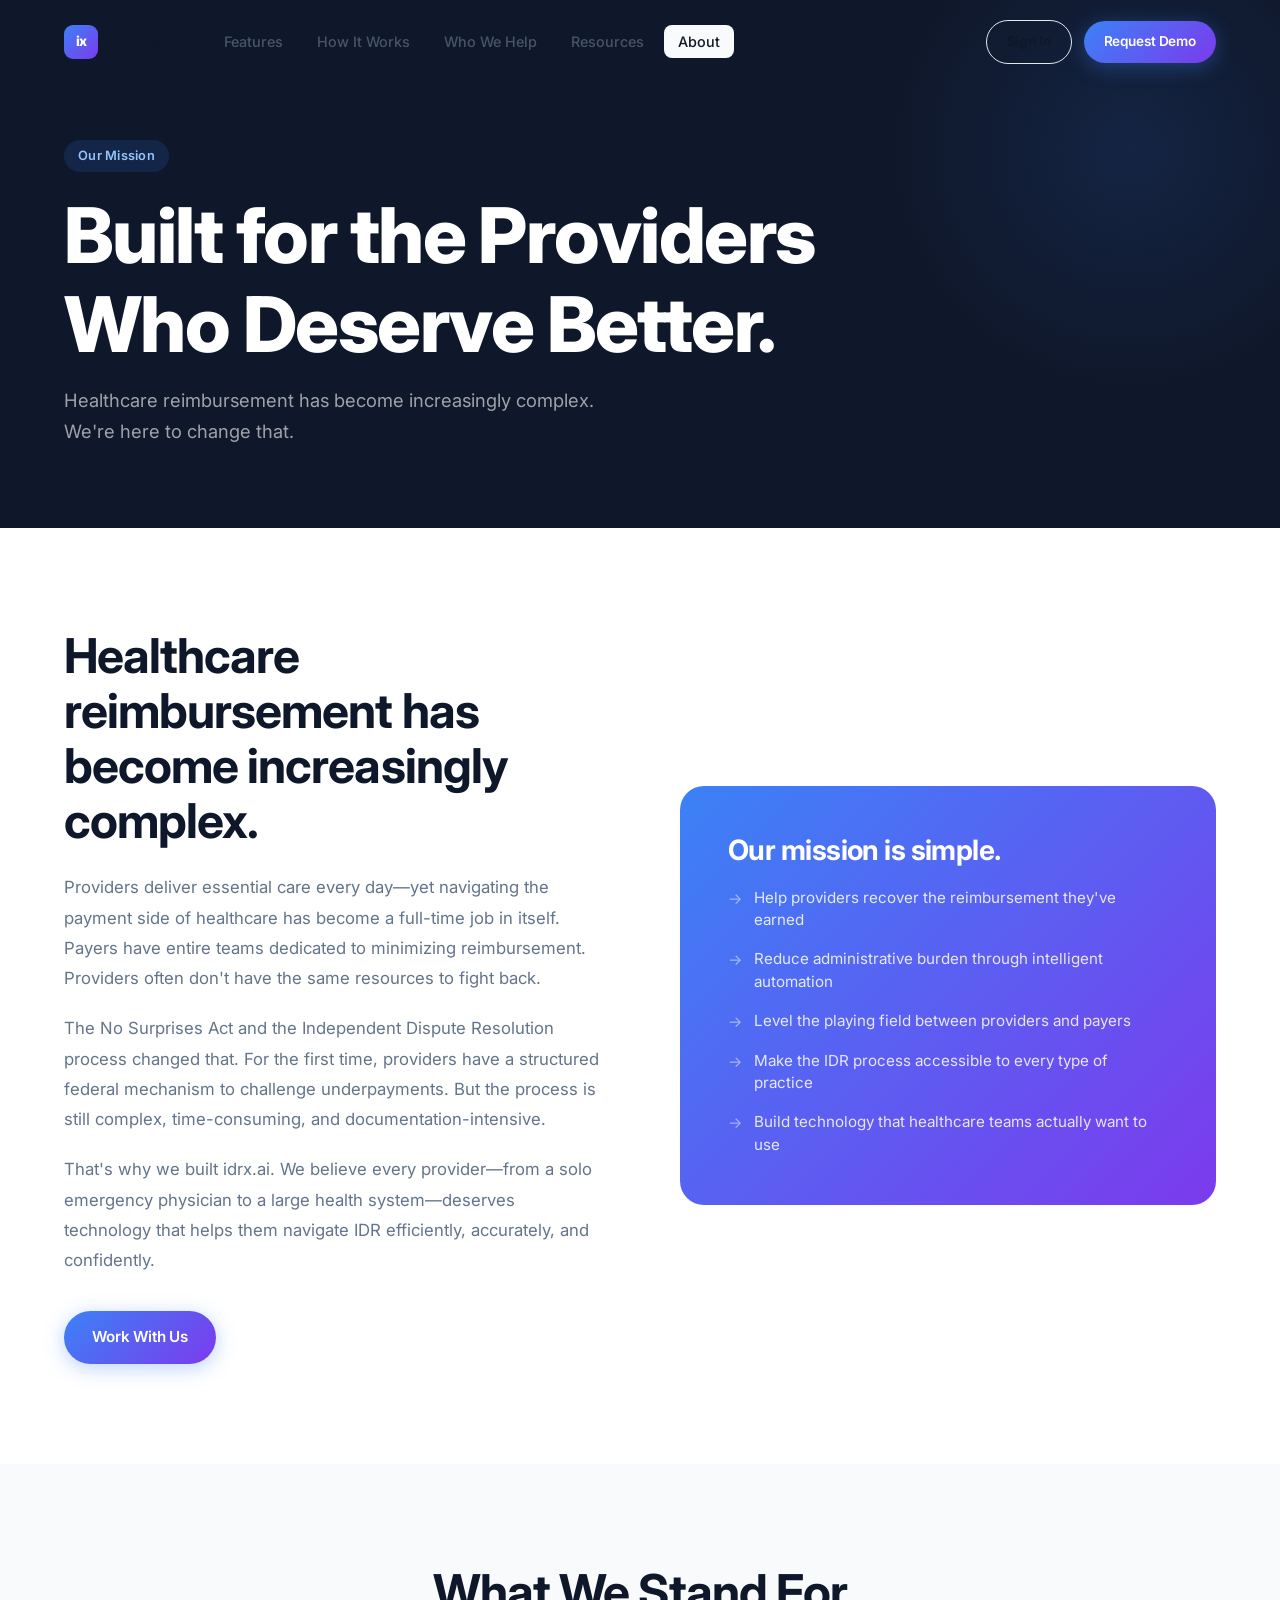
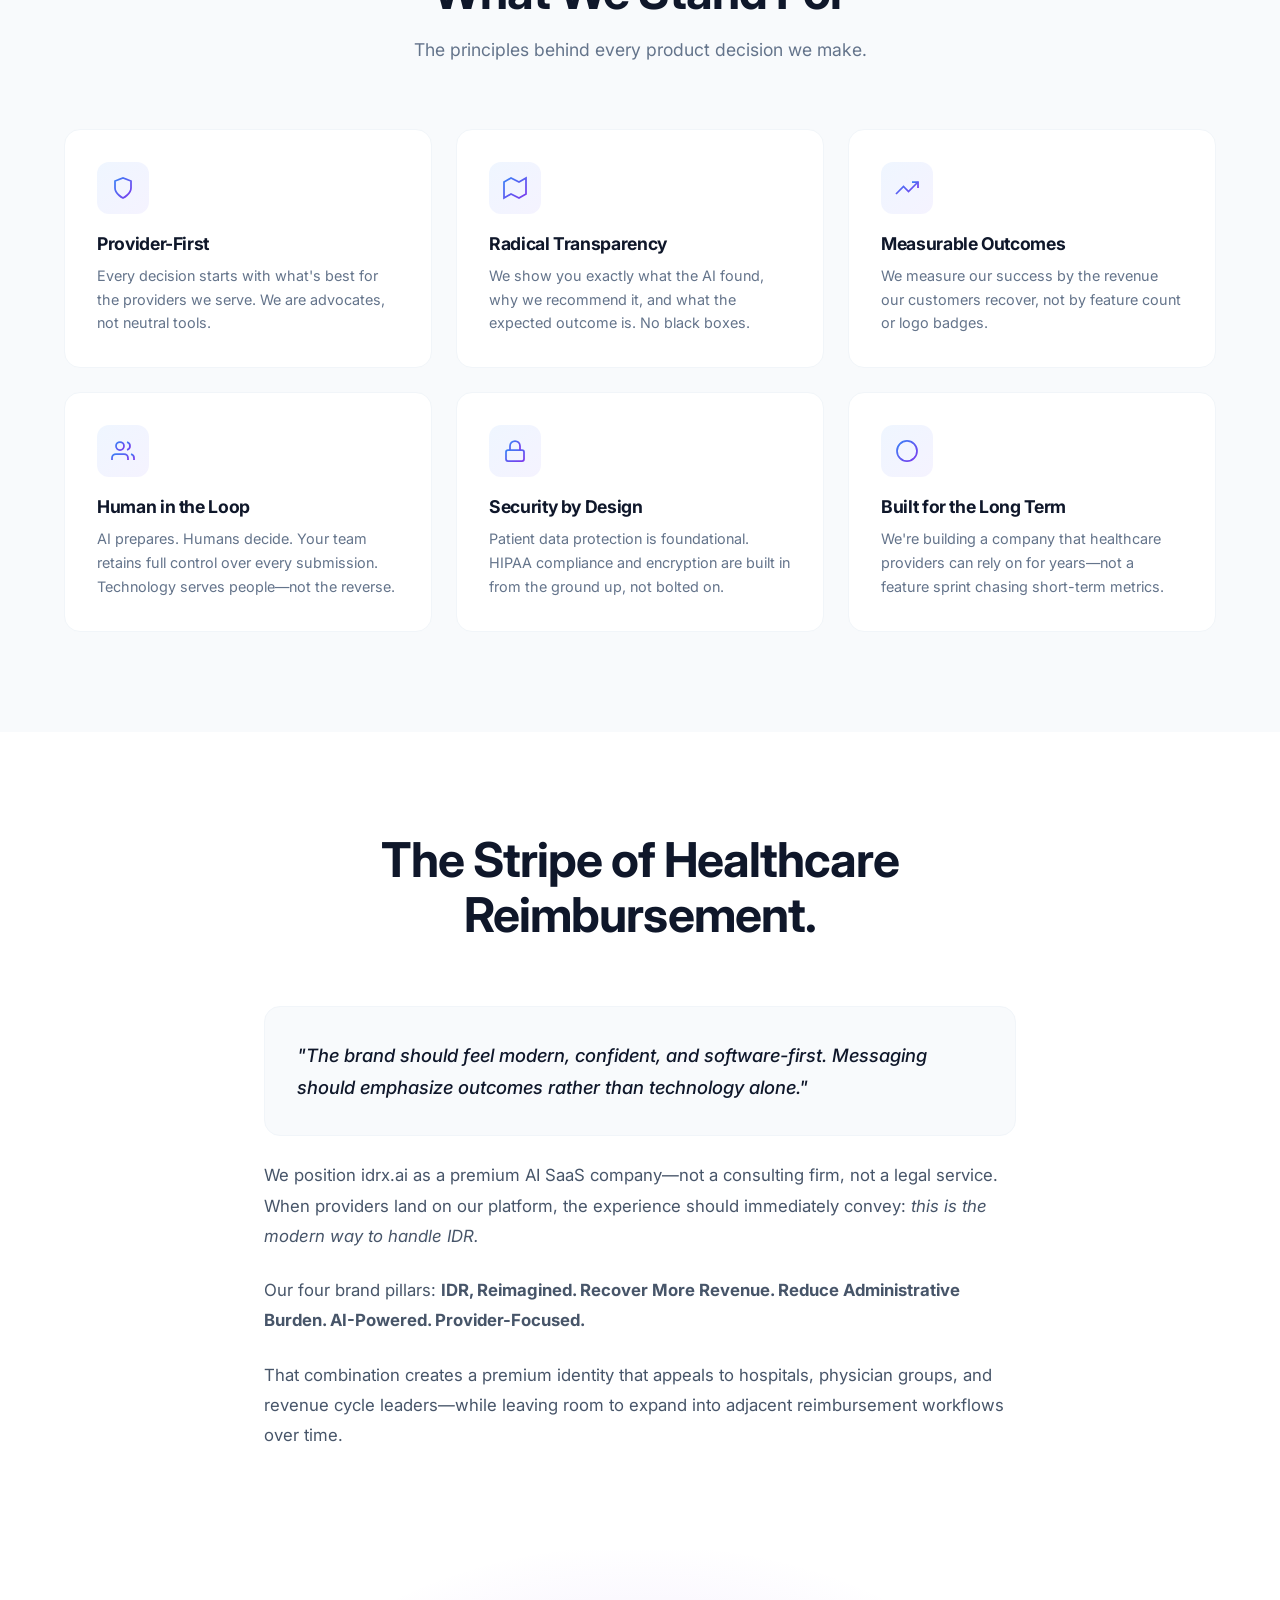
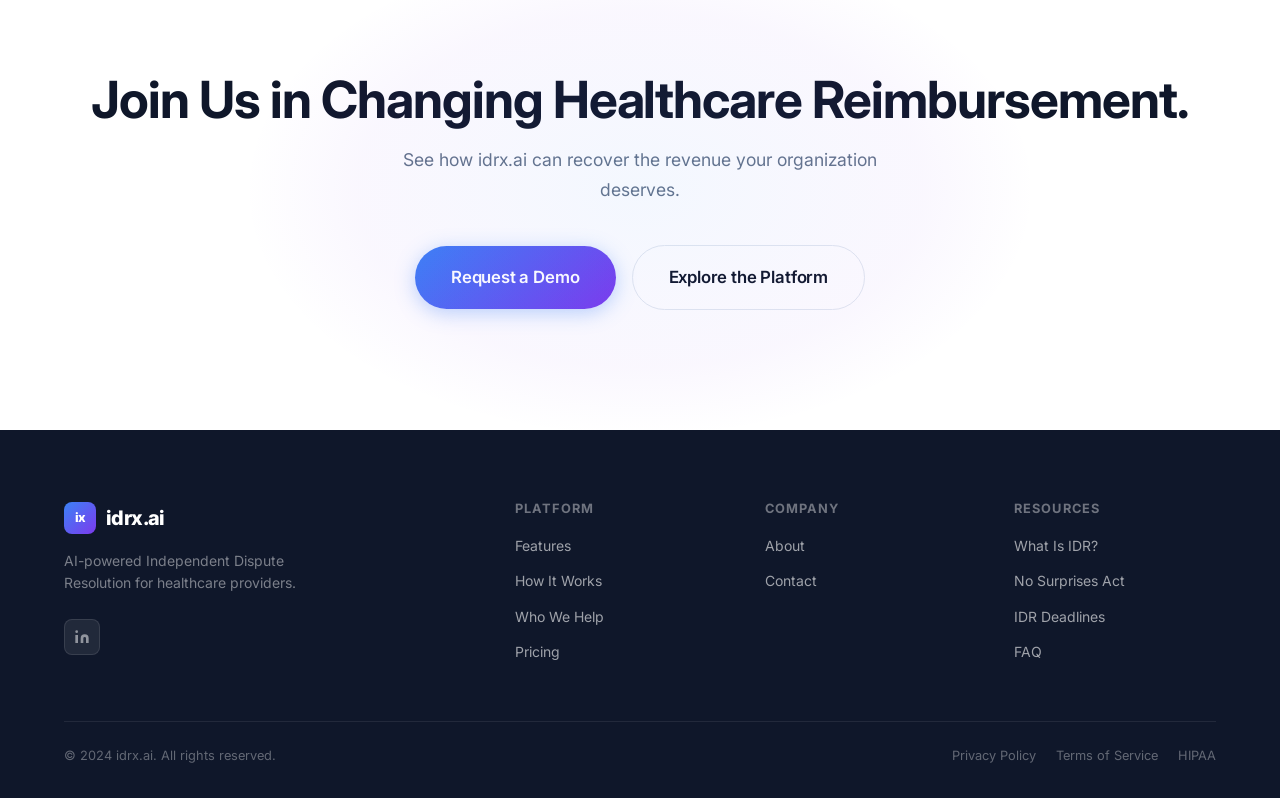
==== about.html @ ad0b0669 "Initial build: idrx.ai full website - Homepage with hero, benefits, how-it-works, dashboard mockup, " ====
<!DOCTYPE html>
<html lang="en">
<head>
  <meta charset="UTF-8" />
  <meta name="viewport" content="width=device-width, initial-scale=1.0" />
  <title>About — idrx.ai | AI-Powered IDR for Healthcare</title>
  <meta name="description" content="idrx.ai is on a mission to help healthcare providers recover the reimbursement they've earned through intelligent, AI-powered Independent Dispute Resolution." />
  <link rel="preconnect" href="https://fonts.googleapis.com" />
  <link rel="preconnect" href="https://fonts.gstatic.com" crossorigin />
  <link rel="stylesheet" href="assets/css/style.css" />
  <link rel="icon" href="data:image/svg+xml,<svg xmlns='http://www.w3.org/2000/svg' viewBox='0 0 32 32'><rect width='32' height='32' rx='8' fill='url(%23g)'/><defs><linearGradient id='g' x1='0' y1='0' x2='1' y2='1'><stop offset='0' stop-color='%233B82F6'/><stop offset='1' stop-color='%237C3AED'/></linearGradient></defs><text x='6' y='23' font-family='system-ui' font-weight='900' font-size='18' fill='white'>ix</text></svg>" />
</head>
<body>

<!-- ── NAVIGATION ── -->
<nav class="nav" id="nav">
  <div class="nav__inner">
    <a href="index.html" class="nav__logo">
      <div class="nav__logo-mark">ix</div>
      idrx.ai
    </a>
    <ul class="nav__links">
      <li><a href="features.html">Features</a></li>
      <li><a href="index.html#how-it-works">How It Works</a></li>
      <li><a href="index.html#who-we-help">Who We Help</a></li>
      <li><a href="index.html#faq">Resources</a></li>
      <li><a href="about.html" class="active">About</a></li>
    </ul>
    <div class="nav__actions">
      <a href="contact.html" class="btn btn--secondary btn--small">Sign In</a>
      <a href="contact.html" class="btn btn--primary btn--small">Request Demo</a>
    </div>
    <button class="nav__mobile-toggle" aria-label="Open menu">
      <svg width="22" height="22" viewBox="0 0 24 24" fill="none" stroke="currentColor" stroke-width="2"><line x1="3" y1="6" x2="21" y2="6"/><line x1="3" y1="12" x2="21" y2="12"/><line x1="3" y1="18" x2="21" y2="18"/></svg>
    </button>
  </div>
</nav>

<div class="nav__mobile-menu">
  <button class="nav__mobile-close">✕</button>
  <a href="features.html">Features</a>
  <a href="index.html#how-it-works">How It Works</a>
  <a href="index.html#who-we-help">Who We Help</a>
  <a href="about.html">About</a>
  <a href="contact.html" class="btn btn--primary" style="margin-top:16px">Request Demo</a>
</div>

<!-- ── PAGE HERO ── -->
<section class="page-hero">
  <div class="container">
    <div class="page-hero__badge animate-in">
      <span class="badge">Our Mission</span>
    </div>
    <h1 class="animate-in animate-in-delay-1">Built for the Providers<br>Who Deserve Better.</h1>
    <p class="animate-in animate-in-delay-2">Healthcare reimbursement has become increasingly complex. We're here to change that.</p>
  </div>
</section>

<!-- ── MISSION ── -->
<section class="about-mission">
  <div class="container">
    <div class="about-mission__inner">
      <div class="about-mission__content reveal">
        <h2>Healthcare reimbursement has become increasingly complex.</h2>
        <p>
          Providers deliver essential care every day—yet navigating the payment side of healthcare has become a full-time job in itself. Payers have entire teams dedicated to minimizing reimbursement. Providers often don't have the same resources to fight back.
        </p>
        <p>
          The No Surprises Act and the Independent Dispute Resolution process changed that. For the first time, providers have a structured federal mechanism to challenge underpayments. But the process is still complex, time-consuming, and documentation-intensive.
        </p>
        <p>
          That's why we built idrx.ai. We believe every provider—from a solo emergency physician to a large health system—deserves technology that helps them navigate IDR efficiently, accurately, and confidently.
        </p>
        <a href="contact.html" class="btn btn--primary" style="margin-top:16px">Work With Us</a>
      </div>
      <div class="about-mission__visual reveal">
        <h3>Our mission is simple.</h3>
        <ul class="mission-points">
          <li>Help providers recover the reimbursement they've earned</li>
          <li>Reduce administrative burden through intelligent automation</li>
          <li>Level the playing field between providers and payers</li>
          <li>Make the IDR process accessible to every type of practice</li>
          <li>Build technology that healthcare teams actually want to use</li>
        </ul>
      </div>
    </div>
  </div>
</section>

<!-- ── VALUES ── -->
<section class="section section--alt">
  <div class="container">
    <div class="section__header">
      <h2 class="section__title">What We Stand For</h2>
      <p class="section__subtitle">The principles behind every product decision we make.</p>
    </div>
    <div style="display:grid;grid-template-columns:repeat(3,1fr);gap:24px">
      <div class="benefit-card reveal">
        <div class="benefit-card__icon">
          <svg width="24" height="24" viewBox="0 0 24 24" fill="none" stroke="url(#vg1)" stroke-width="1.75"><defs><linearGradient id="vg1" x1="0" y1="0" x2="1" y2="1"><stop offset="0" stop-color="#3B82F6"/><stop offset="1" stop-color="#7C3AED"/></linearGradient></defs><path d="M12 22s8-4 8-10V5l-8-3-8 3v7c0 6 8 10 8 10z"/></svg>
        </div>
        <h3>Provider-First</h3>
        <p>Every decision starts with what's best for the providers we serve. We are advocates, not neutral tools.</p>
      </div>
      <div class="benefit-card reveal">
        <div class="benefit-card__icon">
          <svg width="24" height="24" viewBox="0 0 24 24" fill="none" stroke="url(#vg2)" stroke-width="1.75"><defs><linearGradient id="vg2" x1="0" y1="0" x2="1" y2="1"><stop offset="0" stop-color="#3B82F6"/><stop offset="1" stop-color="#7C3AED"/></linearGradient></defs><path d="M1 6v16l7-4 8 4 7-4V2l-7 4-8-4-7 4z"/><line x1="8" y1="2" x2="8" y2="18"/><line x1="16" y1="6" x2="16" y2="22"/></svg>
        </div>
        <h3>Radical Transparency</h3>
        <p>We show you exactly what the AI found, why we recommend it, and what the expected outcome is. No black boxes.</p>
      </div>
      <div class="benefit-card reveal">
        <div class="benefit-card__icon">
          <svg width="24" height="24" viewBox="0 0 24 24" fill="none" stroke="url(#vg3)" stroke-width="1.75"><defs><linearGradient id="vg3" x1="0" y1="0" x2="1" y2="1"><stop offset="0" stop-color="#3B82F6"/><stop offset="1" stop-color="#7C3AED"/></linearGradient></defs><polyline points="23 6 13.5 15.5 8.5 10.5 1 18"/><polyline points="17 6 23 6 23 12"/></svg>
        </div>
        <h3>Measurable Outcomes</h3>
        <p>We measure our success by the revenue our customers recover, not by feature count or logo badges.</p>
      </div>
      <div class="benefit-card reveal">
        <div class="benefit-card__icon">
          <svg width="24" height="24" viewBox="0 0 24 24" fill="none" stroke="url(#vg4)" stroke-width="1.75"><defs><linearGradient id="vg4" x1="0" y1="0" x2="1" y2="1"><stop offset="0" stop-color="#3B82F6"/><stop offset="1" stop-color="#7C3AED"/></linearGradient></defs><path d="M17 21v-2a4 4 0 0 0-4-4H5a4 4 0 0 0-4 4v2"/><circle cx="9" cy="7" r="4"/><path d="M23 21v-2a4 4 0 0 0-3-3.87"/><path d="M16 3.13a4 4 0 0 1 0 7.75"/></svg>
        </div>
        <h3>Human in the Loop</h3>
        <p>AI prepares. Humans decide. Your team retains full control over every submission. Technology serves people—not the reverse.</p>
      </div>
      <div class="benefit-card reveal">
        <div class="benefit-card__icon">
          <svg width="24" height="24" viewBox="0 0 24 24" fill="none" stroke="url(#vg5)" stroke-width="1.75"><defs><linearGradient id="vg5" x1="0" y1="0" x2="1" y2="1"><stop offset="0" stop-color="#3B82F6"/><stop offset="1" stop-color="#7C3AED"/></linearGradient></defs><rect x="3" y="11" width="18" height="11" rx="2" ry="2"/><path d="M7 11V7a5 5 0 0 1 10 0v4"/></svg>
        </div>
        <h3>Security by Design</h3>
        <p>Patient data protection is foundational. HIPAA compliance and encryption are built in from the ground up, not bolted on.</p>
      </div>
      <div class="benefit-card reveal">
        <div class="benefit-card__icon">
          <svg width="24" height="24" viewBox="0 0 24 24" fill="none" stroke="url(#vg6)" stroke-width="1.75"><defs><linearGradient id="vg6" x1="0" y1="0" x2="1" y2="1"><stop offset="0" stop-color="#3B82F6"/><stop offset="1" stop-color="#7C3AED"/></linearGradient></defs><circle cx="12" cy="12" r="10"/><line x1="12" y1="8" x2="12" y2="12"/><line x1="12" y1="16" x2="12.01" y2="16"/></svg>
        </div>
        <h3>Built for the Long Term</h3>
        <p>We're building a company that healthcare providers can rely on for years—not a feature sprint chasing short-term metrics.</p>
      </div>
    </div>
  </div>
</section>

<!-- ── BRAND DIRECTION ── -->
<section class="section">
  <div class="container" style="max-width:800px">
    <div class="section__header">
      <h2 class="section__title">The Stripe of Healthcare Reimbursement.</h2>
    </div>
    <div style="display:grid;gap:24px">
      <div style="padding:32px;background:var(--gray-50);border-radius:16px;border:1px solid var(--gray-100)">
        <p style="font-size:1.15rem;font-style:italic;color:var(--navy);line-height:1.75;font-weight:500;margin:0">
          "The brand should feel modern, confident, and software-first. Messaging should emphasize outcomes rather than technology alone."
        </p>
      </div>
      <p style="font-size:1.05rem;line-height:1.8">
        We position idrx.ai as a premium AI SaaS company—not a consulting firm, not a legal service. When providers land on our platform, the experience should immediately convey: <em>this is the modern way to handle IDR.</em>
      </p>
      <p style="font-size:1.05rem;line-height:1.8">
        Our four brand pillars: <strong>IDR, Reimagined. Recover More Revenue. Reduce Administrative Burden. AI-Powered. Provider-Focused.</strong>
      </p>
      <p style="font-size:1.05rem;line-height:1.8">
        That combination creates a premium identity that appeals to hospitals, physician groups, and revenue cycle leaders—while leaving room to expand into adjacent reimbursement workflows over time.
      </p>
    </div>
  </div>
</section>

<!-- ── CTA ── -->
<section class="cta-section">
  <div class="container">
    <h2>Join Us in Changing Healthcare Reimbursement.</h2>
    <p>See how idrx.ai can recover the revenue your organization deserves.</p>
    <div class="cta-section__actions">
      <a href="contact.html" class="btn btn--primary btn--large">Request a Demo</a>
      <a href="features.html" class="btn btn--secondary btn--large">Explore the Platform</a>
    </div>
  </div>
</section>

<!-- ── FOOTER ── -->
<footer class="footer">
  <div class="container">
    <div class="footer__inner">
      <div class="footer__brand">
        <div class="footer__logo">
          <div class="footer__logo-mark">ix</div>
          idrx.ai
        </div>
        <p class="footer__tagline">AI-powered Independent Dispute Resolution for healthcare providers.</p>
        <div class="footer__social">
          <a href="#" class="footer__social-link" aria-label="LinkedIn">
            <svg viewBox="0 0 24 24" fill="currentColor"><path d="M16 8a6 6 0 0 1 6 6v7h-4v-7a2 2 0 0 0-2-2 2 2 0 0 0-2 2v7h-4v-7a6 6 0 0 1 6-6zM2 9h4v12H2z"/><circle cx="4" cy="4" r="2"/></svg>
          </a>
        </div>
      </div>
      <div class="footer__col">
        <h5>Platform</h5>
        <ul>
          <li><a href="features.html">Features</a></li>
          <li><a href="index.html#how-it-works">How It Works</a></li>
          <li><a href="index.html#who-we-help">Who We Help</a></li>
          <li><a href="contact.html">Pricing</a></li>
        </ul>
      </div>
      <div class="footer__col">
        <h5>Company</h5>
        <ul>
          <li><a href="about.html">About</a></li>
          <li><a href="contact.html">Contact</a></li>
        </ul>
      </div>
      <div class="footer__col">
        <h5>Resources</h5>
        <ul>
          <li><a href="#">What Is IDR?</a></li>
          <li><a href="#">No Surprises Act</a></li>
          <li><a href="#">IDR Deadlines</a></li>
          <li><a href="#">FAQ</a></li>
        </ul>
      </div>
    </div>
    <div class="footer__bottom">
      <span class="footer__copyright">© 2024 idrx.ai. All rights reserved.</span>
      <div class="footer__legal">
        <a href="#">Privacy Policy</a>
        <a href="#">Terms of Service</a>
        <a href="#">HIPAA</a>
      </div>
    </div>
  </div>
</footer>

<script src="assets/js/main.js"></script>
</body>
</html>
---- assets/css/style.css ----
@import url('https://fonts.googleapis.com/css2?family=Inter:wght@300;400;500;600;700;800;900&display=swap');

:root {
  --navy: #0F172A;
  --blue: #3B82F6;
  --violet: #7C3AED;
  --blue-light: #60A5FA;
  --violet-light: #A78BFA;
  --gray-50: #F8FAFC;
  --gray-100: #F1F5F9;
  --gray-200: #E2E8F0;
  --gray-400: #94A3B8;
  --gray-500: #64748B;
  --gray-600: #475569;
  --gray-700: #334155;
  --white: #FFFFFF;
  --gradient: linear-gradient(135deg, var(--blue) 0%, var(--violet) 100%);
  --gradient-soft: linear-gradient(135deg, #EFF6FF 0%, #F5F3FF 100%);
  --shadow-sm: 0 1px 3px rgba(0,0,0,0.06), 0 1px 2px rgba(0,0,0,0.04);
  --shadow-md: 0 4px 16px rgba(0,0,0,0.08), 0 2px 6px rgba(0,0,0,0.04);
  --shadow-lg: 0 20px 60px rgba(0,0,0,0.10), 0 8px 20px rgba(0,0,0,0.06);
  --shadow-xl: 0 40px 100px rgba(15,23,42,0.15);
  --radius-sm: 8px;
  --radius-md: 12px;
  --radius-lg: 16px;
  --radius-xl: 24px;
  --radius-full: 9999px;
}

*, *::before, *::after { box-sizing: border-box; margin: 0; padding: 0; }

html { scroll-behavior: smooth; font-size: 16px; }

body {
  font-family: 'Inter', -apple-system, BlinkMacSystemFont, sans-serif;
  color: var(--navy);
  background: var(--white);
  line-height: 1.6;
  -webkit-font-smoothing: antialiased;
  overflow-x: hidden;
}

/* ── TYPOGRAPHY ── */
h1, h2, h3, h4, h5 { line-height: 1.15; letter-spacing: -0.02em; font-weight: 700; }
h1 { font-size: clamp(2.75rem, 6vw, 5rem); font-weight: 800; }
h2 { font-size: clamp(2rem, 4vw, 3rem); }
h3 { font-size: clamp(1.25rem, 2vw, 1.625rem); }
h4 { font-size: 1.125rem; font-weight: 600; }
p { color: var(--gray-600); }

a { text-decoration: none; color: inherit; }
img { max-width: 100%; display: block; }

/* ── UTILITIES ── */
.container { max-width: 1200px; margin: 0 auto; padding: 0 24px; }
.container--wide { max-width: 1400px; margin: 0 auto; padding: 0 24px; }

.text-gradient {
  background: var(--gradient);
  -webkit-background-clip: text;
  -webkit-text-fill-color: transparent;
  background-clip: text;
}

.badge {
  display: inline-flex;
  align-items: center;
  gap: 6px;
  padding: 6px 14px;
  border-radius: var(--radius-full);
  font-size: 0.8rem;
  font-weight: 600;
  letter-spacing: 0.02em;
}

.badge--blue {
  background: #EFF6FF;
  color: var(--blue);
  border: 1px solid #BFDBFE;
}

.badge--violet {
  background: #F5F3FF;
  color: var(--violet);
  border: 1px solid #DDD6FE;
}

/* ── BUTTONS ── */
.btn {
  display: inline-flex;
  align-items: center;
  gap: 8px;
  padding: 14px 28px;
  border-radius: var(--radius-full);
  font-size: 0.95rem;
  font-weight: 600;
  cursor: pointer;
  transition: all 0.2s ease;
  border: none;
  font-family: 'Inter', sans-serif;
  letter-spacing: -0.01em;
  white-space: nowrap;
}

.btn--primary {
  background: var(--gradient);
  color: var(--white);
  box-shadow: 0 4px 20px rgba(59,130,246,0.35);
}
.btn--primary:hover {
  transform: translateY(-1px);
  box-shadow: 0 8px 30px rgba(59,130,246,0.45);
}

.btn--secondary {
  background: transparent;
  color: var(--navy);
  border: 1.5px solid var(--gray-200);
}
.btn--secondary:hover {
  background: var(--gray-50);
  border-color: var(--gray-300);
}

.btn--ghost {
  background: rgba(255,255,255,0.12);
  color: var(--white);
  border: 1.5px solid rgba(255,255,255,0.25);
  backdrop-filter: blur(10px);
}
.btn--ghost:hover {
  background: rgba(255,255,255,0.2);
}

.btn--large { padding: 18px 36px; font-size: 1.05rem; }
.btn--small { padding: 10px 20px; font-size: 0.85rem; }

/* ── NAVIGATION ── */
.nav {
  position: fixed;
  top: 0;
  left: 0;
  right: 0;
  z-index: 1000;
  padding: 0;
  transition: all 0.3s ease;
}

.nav.scrolled {
  background: rgba(255,255,255,0.92);
  backdrop-filter: blur(20px);
  -webkit-backdrop-filter: blur(20px);
  border-bottom: 1px solid var(--gray-100);
  box-shadow: 0 2px 20px rgba(15,23,42,0.06);
}

.nav__inner {
  max-width: 1200px;
  margin: 0 auto;
  padding: 20px 24px;
  display: flex;
  align-items: center;
  gap: 40px;
}

.nav__logo {
  display: flex;
  align-items: center;
  gap: 10px;
  font-size: 1.35rem;
  font-weight: 800;
  color: var(--navy);
  letter-spacing: -0.03em;
  flex-shrink: 0;
}

.nav__logo-mark {
  width: 34px;
  height: 34px;
  background: var(--gradient);
  border-radius: 9px;
  display: flex;
  align-items: center;
  justify-content: center;
  color: white;
  font-size: 0.85rem;
  font-weight: 800;
}

.nav__links {
  display: flex;
  align-items: center;
  gap: 6px;
  list-style: none;
  flex: 1;
}

.nav__links a {
  padding: 8px 14px;
  border-radius: var(--radius-sm);
  font-size: 0.9rem;
  font-weight: 500;
  color: var(--gray-600);
  transition: all 0.15s ease;
}

.nav__links a:hover, .nav__links a.active {
  color: var(--navy);
  background: var(--gray-50);
}

.nav__actions {
  display: flex;
  align-items: center;
  gap: 12px;
  flex-shrink: 0;
}

.nav__mobile-toggle {
  display: none;
  background: none;
  border: none;
  cursor: pointer;
  padding: 8px;
  color: var(--navy);
}

/* ── HERO ── */
.hero {
  padding: 160px 0 100px;
  position: relative;
  overflow: hidden;
}

.hero::before {
  content: '';
  position: absolute;
  top: -200px;
  right: -200px;
  width: 700px;
  height: 700px;
  background: radial-gradient(circle, rgba(59,130,246,0.08) 0%, transparent 70%);
  pointer-events: none;
}

.hero::after {
  content: '';
  position: absolute;
  bottom: -100px;
  left: -100px;
  width: 500px;
  height: 500px;
  background: radial-gradient(circle, rgba(124,58,237,0.07) 0%, transparent 70%);
  pointer-events: none;
}

.hero__inner {
  display: grid;
  grid-template-columns: 1fr 1fr;
  gap: 80px;
  align-items: center;
}

.hero__content { position: relative; z-index: 1; }

.hero__badge { margin-bottom: 24px; }

.hero__headline {
  margin-bottom: 24px;
  color: var(--navy);
}

.hero__subline {
  font-size: 1.15rem;
  line-height: 1.7;
  color: var(--gray-500);
  margin-bottom: 40px;
  max-width: 500px;
}

.hero__actions {
  display: flex;
  align-items: center;
  gap: 16px;
  margin-bottom: 40px;
  flex-wrap: wrap;
}

.hero__trust {
  display: flex;
  align-items: center;
  gap: 20px;
  flex-wrap: wrap;
}

.hero__trust-item {
  display: flex;
  align-items: center;
  gap: 6px;
  font-size: 0.85rem;
  font-weight: 500;
  color: var(--gray-500);
}

.hero__trust-item .check {
  width: 18px;
  height: 18px;
  background: linear-gradient(135deg, #10B981, #059669);
  border-radius: 50%;
  display: flex;
  align-items: center;
  justify-content: center;
  flex-shrink: 0;
}

.hero__trust-item .check svg {
  width: 10px;
  height: 10px;
  stroke: white;
  stroke-width: 2.5;
}

/* HERO VISUAL */
.hero__visual {
  position: relative;
  z-index: 1;
}

.hero__dashboard {
  background: var(--white);
  border-radius: var(--radius-xl);
  box-shadow: var(--shadow-xl);
  border: 1px solid var(--gray-100);
  overflow: hidden;
}

.hero__dashboard-header {
  background: var(--navy);
  padding: 14px 20px;
  display: flex;
  align-items: center;
  gap: 8px;
}

.hero__dashboard-dot {
  width: 10px;
  height: 10px;
  border-radius: 50%;
}

.hero__dashboard-body { padding: 24px; }

.metric-row {
  display: grid;
  grid-template-columns: repeat(3, 1fr);
  gap: 12px;
  margin-bottom: 20px;
}

.metric-card {
  background: var(--gray-50);
  border-radius: var(--radius-md);
  padding: 16px;
  border: 1px solid var(--gray-100);
}

.metric-card__label {
  font-size: 0.72rem;
  font-weight: 600;
  text-transform: uppercase;
  letter-spacing: 0.06em;
  color: var(--gray-400);
  margin-bottom: 6px;
}

.metric-card__value {
  font-size: 1.5rem;
  font-weight: 800;
  color: var(--navy);
  letter-spacing: -0.03em;
}

.metric-card__change {
  font-size: 0.75rem;
  font-weight: 600;
  color: #10B981;
  margin-top: 2px;
}

.claim-list { display: flex; flex-direction: column; gap: 8px; }

.claim-item {
  display: flex;
  align-items: center;
  justify-content: space-between;
  padding: 10px 14px;
  background: var(--white);
  border: 1px solid var(--gray-100);
  border-radius: var(--radius-sm);
}

.claim-item__info { display: flex; align-items: center; gap: 10px; }

.claim-item__icon {
  width: 32px;
  height: 32px;
  border-radius: 8px;
  display: flex;
  align-items: center;
  justify-content: center;
  font-size: 0.75rem;
  font-weight: 700;
  color: white;
  flex-shrink: 0;
}

.claim-item__name {
  font-size: 0.8rem;
  font-weight: 600;
  color: var(--navy);
}

.claim-item__id {
  font-size: 0.7rem;
  color: var(--gray-400);
}

.claim-item__amount {
  font-size: 0.85rem;
  font-weight: 700;
  color: var(--navy);
}

.claim-item__badge {
  font-size: 0.65rem;
  font-weight: 600;
  padding: 3px 8px;
  border-radius: var(--radius-full);
}

.claim-item__badge--ready { background: #DCFCE7; color: #166534; }
.claim-item__badge--review { background: #FEF9C3; color: #854D0E; }
.claim-item__badge--filed { background: #EFF6FF; color: #1E40AF; }

/* ── TRUST BAR ── */
.trust-bar {
  padding: 40px 0;
  border-top: 1px solid var(--gray-100);
  border-bottom: 1px solid var(--gray-100);
  background: var(--gray-50);
}

.trust-bar__label {
  text-align: center;
  font-size: 0.8rem;
  font-weight: 600;
  text-transform: uppercase;
  letter-spacing: 0.1em;
  color: var(--gray-400);
  margin-bottom: 28px;
}

.trust-bar__logos {
  display: flex;
  align-items: center;
  justify-content: center;
  gap: 48px;
  flex-wrap: wrap;
}

.trust-bar__logo {
  display: flex;
  align-items: center;
  gap: 8px;
  font-size: 0.95rem;
  font-weight: 700;
  color: var(--gray-300);
  letter-spacing: -0.02em;
  transition: color 0.2s;
}

.trust-bar__logo:hover { color: var(--gray-400); }

.trust-bar__logo-icon {
  width: 32px;
  height: 32px;
  background: var(--gray-200);
  border-radius: 8px;
}

/* ── SECTIONS ── */
.section { padding: 100px 0; }
.section--alt { background: var(--gray-50); }
.section--dark { background: var(--navy); }

.section__header {
  text-align: center;
  max-width: 680px;
  margin: 0 auto 64px;
}

.section__badge { margin-bottom: 16px; }
.section__title { margin-bottom: 16px; color: var(--navy); }
.section__subtitle { font-size: 1.1rem; color: var(--gray-500); line-height: 1.7; }

/* ── VOICE SECTION ── */
.voice-section { padding: 100px 0; }

.voice-section__inner {
  display: grid;
  grid-template-columns: 1fr 1fr;
  gap: 80px;
  align-items: center;
}

.voice-section__taglines {
  display: flex;
  flex-direction: column;
  gap: 0;
}

.voice-tagline {
  font-size: clamp(2rem, 3.5vw, 2.75rem);
  font-weight: 800;
  letter-spacing: -0.03em;
  color: var(--gray-200);
  transition: color 0.3s;
  line-height: 1.2;
  padding: 8px 0;
}

.voice-tagline.active { color: var(--navy); }
.voice-tagline span { display: block; }

.voice-section__copy {
  padding-left: 40px;
  border-left: 3px solid var(--gray-100);
}

.voice-section__copy h2 {
  font-size: clamp(1.75rem, 3vw, 2.5rem);
  margin-bottom: 20px;
  color: var(--navy);
}

.voice-section__copy p {
  font-size: 1.1rem;
  line-height: 1.75;
  color: var(--gray-500);
  margin-bottom: 16px;
}

.specialty-tags {
  display: flex;
  flex-wrap: wrap;
  gap: 8px;
  margin-top: 24px;
}

.specialty-tag {
  padding: 6px 14px;
  background: var(--white);
  border: 1.5px solid var(--gray-200);
  border-radius: var(--radius-full);
  font-size: 0.82rem;
  font-weight: 600;
  color: var(--gray-600);
  transition: all 0.2s;
}

.specialty-tag:hover {
  border-color: var(--blue);
  color: var(--blue);
  background: #EFF6FF;
}

/* ── BENEFITS GRID ── */
.benefits-grid {
  display: grid;
  grid-template-columns: repeat(auto-fit, minmax(260px, 1fr));
  gap: 24px;
}

.benefit-card {
  background: var(--white);
  border: 1px solid var(--gray-100);
  border-radius: var(--radius-lg);
  padding: 32px;
  transition: all 0.25s ease;
  position: relative;
  overflow: hidden;
}

.benefit-card::before {
  content: '';
  position: absolute;
  top: 0;
  left: 0;
  right: 0;
  height: 3px;
  background: var(--gradient);
  opacity: 0;
  transition: opacity 0.25s;
}

.benefit-card:hover {
  transform: translateY(-4px);
  box-shadow: var(--shadow-lg);
  border-color: transparent;
}

.benefit-card:hover::before { opacity: 1; }

.benefit-card__icon {
  width: 52px;
  height: 52px;
  border-radius: var(--radius-md);
  background: var(--gradient-soft);
  display: flex;
  align-items: center;
  justify-content: center;
  margin-bottom: 20px;
}

.benefit-card__icon svg {
  width: 24px;
  height: 24px;
}

.benefit-card h3 {
  font-size: 1.1rem;
  margin-bottom: 10px;
  color: var(--navy);
}

.benefit-card p {
  font-size: 0.9rem;
  line-height: 1.65;
  color: var(--gray-500);
}

/* ── HOW IT WORKS ── */
.steps-grid {
  display: grid;
  grid-template-columns: repeat(4, 1fr);
  gap: 0;
  position: relative;
}

.steps-grid::before {
  content: '';
  position: absolute;
  top: 40px;
  left: calc(12.5% + 20px);
  right: calc(12.5% + 20px);
  height: 2px;
  background: linear-gradient(90deg, var(--blue) 0%, var(--violet) 100%);
  z-index: 0;
}

.step-card {
  text-align: center;
  padding: 0 20px;
  position: relative;
  z-index: 1;
}

.step-card__number {
  width: 80px;
  height: 80px;
  border-radius: 50%;
  background: var(--white);
  border: 3px solid var(--gray-100);
  display: flex;
  align-items: center;
  justify-content: center;
  margin: 0 auto 24px;
  font-size: 0.75rem;
  font-weight: 700;
  text-transform: uppercase;
  letter-spacing: 0.05em;
  color: var(--gray-400);
  transition: all 0.3s;
  position: relative;
}

.step-card:hover .step-card__number {
  background: var(--gradient);
  border-color: transparent;
  color: white;
  box-shadow: 0 8px 24px rgba(59,130,246,0.3);
}

.step-card__num {
  position: absolute;
  top: -10px;
  right: -10px;
  width: 28px;
  height: 28px;
  background: var(--gradient);
  border-radius: 50%;
  color: white;
  font-size: 0.72rem;
  font-weight: 700;
  display: flex;
  align-items: center;
  justify-content: center;
  border: 2px solid white;
}

.step-card h3 {
  font-size: 1rem;
  margin-bottom: 12px;
  color: var(--navy);
}

.step-card p {
  font-size: 0.875rem;
  line-height: 1.65;
  color: var(--gray-500);
}

/* ── PRODUCT SHOWCASE ── */
.product-showcase {
  padding: 100px 0;
  background: var(--navy);
  position: relative;
  overflow: hidden;
}

.product-showcase::before {
  content: '';
  position: absolute;
  top: -200px;
  right: -200px;
  width: 600px;
  height: 600px;
  background: radial-gradient(circle, rgba(59,130,246,0.15) 0%, transparent 70%);
  pointer-events: none;
}

.product-showcase::after {
  content: '';
  position: absolute;
  bottom: -150px;
  left: -100px;
  width: 500px;
  height: 500px;
  background: radial-gradient(circle, rgba(124,58,237,0.12) 0%, transparent 70%);
  pointer-events: none;
}

.product-showcase__inner {
  display: grid;
  grid-template-columns: 1fr 1fr;
  gap: 80px;
  align-items: center;
  position: relative;
  z-index: 1;
}

.product-showcase__content h2 { color: white; margin-bottom: 16px; }
.product-showcase__content p { color: rgba(255,255,255,0.65); font-size: 1.05rem; line-height: 1.75; margin-bottom: 32px; }

.feature-list { list-style: none; display: flex; flex-direction: column; gap: 14px; }

.feature-list li {
  display: flex;
  align-items: center;
  gap: 12px;
  color: rgba(255,255,255,0.8);
  font-size: 0.95rem;
}

.feature-list li .check-icon {
  width: 22px;
  height: 22px;
  background: rgba(59,130,246,0.2);
  border: 1px solid rgba(59,130,246,0.4);
  border-radius: 50%;
  display: flex;
  align-items: center;
  justify-content: center;
  flex-shrink: 0;
}

.feature-list li .check-icon svg {
  width: 11px;
  height: 11px;
  stroke: var(--blue-light);
  stroke-width: 2.5;
}

.product-showcase__screen {
  background: rgba(255,255,255,0.04);
  border: 1px solid rgba(255,255,255,0.1);
  border-radius: var(--radius-xl);
  padding: 28px;
  backdrop-filter: blur(10px);
}

.screen-header {
  display: flex;
  align-items: center;
  justify-content: space-between;
  margin-bottom: 24px;
}

.screen-header h4 {
  color: white;
  font-size: 0.9rem;
}

.screen-header .status-pill {
  font-size: 0.7rem;
  font-weight: 600;
  padding: 4px 10px;
  background: rgba(16,185,129,0.15);
  color: #6EE7B7;
  border-radius: var(--radius-full);
  border: 1px solid rgba(16,185,129,0.3);
}

.progress-items { display: flex; flex-direction: column; gap: 14px; }

.progress-item { }

.progress-item__header {
  display: flex;
  align-items: center;
  justify-content: space-between;
  margin-bottom: 6px;
}

.progress-item__label {
  font-size: 0.8rem;
  color: rgba(255,255,255,0.65);
}

.progress-item__pct {
  font-size: 0.8rem;
  font-weight: 700;
  color: white;
}

.progress-bar {
  height: 6px;
  background: rgba(255,255,255,0.08);
  border-radius: var(--radius-full);
  overflow: hidden;
}

.progress-bar__fill {
  height: 100%;
  border-radius: var(--radius-full);
  background: var(--gradient);
  transition: width 1s ease;
}

/* ── WHO WE HELP ── */
.who-grid {
  display: grid;
  grid-template-columns: repeat(5, 1fr);
  gap: 16px;
  margin-top: 16px;
}

.who-card {
  background: var(--white);
  border: 1px solid var(--gray-100);
  border-radius: var(--radius-md);
  padding: 24px 20px;
  text-align: center;
  transition: all 0.25s ease;
  cursor: default;
}

.who-card:hover {
  transform: translateY(-3px);
  box-shadow: var(--shadow-md);
  border-color: var(--blue);
}

.who-card:hover .who-card__icon-bg {
  background: linear-gradient(135deg, #EFF6FF, #F5F3FF);
}

.who-card__icon-bg {
  width: 52px;
  height: 52px;
  border-radius: 50%;
  background: var(--gray-50);
  margin: 0 auto 12px;
  display: flex;
  align-items: center;
  justify-content: center;
  transition: background 0.25s;
  font-size: 1.35rem;
}

.who-card h4 {
  font-size: 0.82rem;
  font-weight: 600;
  color: var(--navy);
  line-height: 1.3;
}

/* ── WHY SECTION ── */
.why-grid {
  display: grid;
  grid-template-columns: repeat(2, 1fr);
  gap: 24px;
}

.why-card {
  display: flex;
  gap: 20px;
  padding: 32px;
  background: var(--white);
  border: 1px solid var(--gray-100);
  border-radius: var(--radius-lg);
  transition: all 0.25s;
}

.why-card:hover {
  box-shadow: var(--shadow-md);
  border-color: var(--gray-200);
}

.why-card__icon {
  width: 48px;
  height: 48px;
  border-radius: var(--radius-sm);
  background: var(--gradient-soft);
  display: flex;
  align-items: center;
  justify-content: center;
  flex-shrink: 0;
}

.why-card__icon svg { width: 22px; height: 22px; }

.why-card h4 { margin-bottom: 8px; color: var(--navy); }
.why-card p { font-size: 0.9rem; color: var(--gray-500); line-height: 1.6; }

/* ── STATS ── */
.stats-section {
  padding: 80px 0;
  background: var(--gradient);
  position: relative;
  overflow: hidden;
}

.stats-section::before {
  content: '';
  position: absolute;
  inset: 0;
  background: url("data:image/svg+xml,%3Csvg width='60' height='60' viewBox='0 0 60 60' xmlns='http://www.w3.org/2000/svg'%3E%3Cg fill='none' fill-rule='evenodd'%3E%3Cg fill='%23ffffff' fill-opacity='0.03'%3E%3Ccircle cx='30' cy='30' r='2'/%3E%3C/g%3E%3C/g%3E%3C/svg%3E");
}

.stats-grid {
  display: grid;
  grid-template-columns: repeat(4, 1fr);
  gap: 40px;
  position: relative;
  z-index: 1;
}

.stat-item { text-align: center; }

.stat-item__value {
  font-size: clamp(2.5rem, 4vw, 3.5rem);
  font-weight: 900;
  color: white;
  letter-spacing: -0.04em;
  line-height: 1;
  margin-bottom: 8px;
}

.stat-item__label {
  font-size: 0.9rem;
  color: rgba(255,255,255,0.75);
  font-weight: 500;
  line-height: 1.4;
}

/* ── FAQ ── */
.faq-list { max-width: 760px; margin: 0 auto; display: flex; flex-direction: column; gap: 12px; }

.faq-item {
  background: var(--white);
  border: 1px solid var(--gray-100);
  border-radius: var(--radius-md);
  overflow: hidden;
  transition: box-shadow 0.2s;
}

.faq-item.open { box-shadow: var(--shadow-md); border-color: var(--gray-200); }

.faq-item__trigger {
  width: 100%;
  display: flex;
  align-items: center;
  justify-content: space-between;
  padding: 20px 24px;
  background: none;
  border: none;
  cursor: pointer;
  text-align: left;
  font-family: 'Inter', sans-serif;
}

.faq-item__question {
  font-size: 0.95rem;
  font-weight: 600;
  color: var(--navy);
  line-height: 1.4;
}

.faq-item__icon {
  width: 28px;
  height: 28px;
  border-radius: 50%;
  background: var(--gray-100);
  display: flex;
  align-items: center;
  justify-content: center;
  flex-shrink: 0;
  transition: all 0.2s;
}

.faq-item.open .faq-item__icon {
  background: var(--gradient);
  transform: rotate(45deg);
}

.faq-item__icon svg {
  width: 14px;
  height: 14px;
  stroke: var(--gray-500);
  stroke-width: 2;
}

.faq-item.open .faq-item__icon svg { stroke: white; }

.faq-item__answer {
  max-height: 0;
  overflow: hidden;
  transition: max-height 0.3s ease, padding 0.3s;
}

.faq-item.open .faq-item__answer { max-height: 300px; }

.faq-item__answer-inner {
  padding: 0 24px 20px;
  font-size: 0.9rem;
  line-height: 1.7;
  color: var(--gray-500);
}

/* ── FINAL CTA ── */
.cta-section {
  padding: 120px 0;
  text-align: center;
  position: relative;
  overflow: hidden;
}

.cta-section::before {
  content: '';
  position: absolute;
  top: 50%;
  left: 50%;
  transform: translate(-50%, -50%);
  width: 800px;
  height: 500px;
  background: radial-gradient(ellipse, rgba(59,130,246,0.06) 0%, rgba(124,58,237,0.04) 50%, transparent 70%);
  pointer-events: none;
}

.cta-section h2 {
  font-size: clamp(2.25rem, 4vw, 3.5rem);
  margin-bottom: 16px;
  color: var(--navy);
}

.cta-section p {
  font-size: 1.1rem;
  color: var(--gray-500);
  max-width: 500px;
  margin: 0 auto 40px;
  line-height: 1.7;
}

.cta-section__actions {
  display: flex;
  align-items: center;
  justify-content: center;
  gap: 16px;
  flex-wrap: wrap;
}

/* ── FOOTER ── */
.footer {
  background: var(--navy);
  padding: 72px 0 32px;
}

.footer__inner {
  display: grid;
  grid-template-columns: 2fr 1fr 1fr 1fr;
  gap: 48px;
  margin-bottom: 56px;
}

.footer__brand {}
.footer__logo {
  display: flex;
  align-items: center;
  gap: 10px;
  font-size: 1.25rem;
  font-weight: 800;
  color: white;
  letter-spacing: -0.03em;
  margin-bottom: 16px;
}

.footer__logo-mark {
  width: 32px;
  height: 32px;
  background: var(--gradient);
  border-radius: 8px;
  display: flex;
  align-items: center;
  justify-content: center;
  color: white;
  font-size: 0.8rem;
  font-weight: 800;
}

.footer__tagline {
  font-size: 0.875rem;
  color: rgba(255,255,255,0.45);
  line-height: 1.6;
  max-width: 260px;
  margin-bottom: 24px;
}

.footer__social {
  display: flex;
  gap: 10px;
}

.footer__social-link {
  width: 36px;
  height: 36px;
  border-radius: var(--radius-sm);
  background: rgba(255,255,255,0.08);
  border: 1px solid rgba(255,255,255,0.1);
  display: flex;
  align-items: center;
  justify-content: center;
  color: rgba(255,255,255,0.5);
  transition: all 0.2s;
}

.footer__social-link:hover {
  background: rgba(255,255,255,0.12);
  color: white;
}

.footer__social-link svg { width: 16px; height: 16px; }

.footer__col h5 {
  font-size: 0.8rem;
  font-weight: 700;
  text-transform: uppercase;
  letter-spacing: 0.08em;
  color: rgba(255,255,255,0.4);
  margin-bottom: 16px;
}

.footer__col ul { list-style: none; display: flex; flex-direction: column; gap: 10px; }

.footer__col ul li a {
  font-size: 0.875rem;
  color: rgba(255,255,255,0.6);
  transition: color 0.15s;
}

.footer__col ul li a:hover { color: white; }

.footer__bottom {
  display: flex;
  align-items: center;
  justify-content: space-between;
  padding-top: 24px;
  border-top: 1px solid rgba(255,255,255,0.08);
}

.footer__copyright {
  font-size: 0.8rem;
  color: rgba(255,255,255,0.35);
}

.footer__legal {
  display: flex;
  gap: 20px;
}

.footer__legal a {
  font-size: 0.8rem;
  color: rgba(255,255,255,0.35);
  transition: color 0.15s;
}

.footer__legal a:hover { color: rgba(255,255,255,0.7); }

/* ── MOBILE MENU ── */
.nav__mobile-menu {
  display: none;
  position: fixed;
  inset: 0;
  background: rgba(15,23,42,0.96);
  z-index: 999;
  flex-direction: column;
  align-items: center;
  justify-content: center;
  gap: 16px;
  backdrop-filter: blur(20px);
}

.nav__mobile-menu.open { display: flex; }
.nav__mobile-menu a {
  color: white;
  font-size: 1.5rem;
  font-weight: 700;
  letter-spacing: -0.02em;
}

.nav__mobile-close {
  position: absolute;
  top: 20px;
  right: 24px;
  background: none;
  border: none;
  color: white;
  cursor: pointer;
  font-size: 1.5rem;
}

/* ── PAGE HERO (inner pages) ── */
.page-hero {
  padding: 140px 0 80px;
  background: var(--navy);
  position: relative;
  overflow: hidden;
}

.page-hero::before {
  content: '';
  position: absolute;
  top: -100px;
  right: -100px;
  width: 500px;
  height: 500px;
  background: radial-gradient(circle, rgba(59,130,246,0.12) 0%, transparent 70%);
}

.page-hero__badge { margin-bottom: 20px; }
.page-hero__badge .badge { background: rgba(59,130,246,0.15); color: #93C5FD; border-color: rgba(59,130,246,0.3); }

.page-hero h1 { color: white; margin-bottom: 16px; }
.page-hero p { color: rgba(255,255,255,0.6); font-size: 1.15rem; max-width: 580px; line-height: 1.7; }

/* ── FEATURES PAGE ── */
.features-section { padding: 100px 0; }

.features-tabs {
  display: flex;
  gap: 8px;
  margin-bottom: 48px;
  flex-wrap: wrap;
}

.feature-tab {
  padding: 10px 20px;
  border-radius: var(--radius-full);
  font-size: 0.875rem;
  font-weight: 600;
  border: 1.5px solid var(--gray-200);
  background: transparent;
  color: var(--gray-500);
  cursor: pointer;
  transition: all 0.2s;
  font-family: 'Inter', sans-serif;
}

.feature-tab.active, .feature-tab:hover {
  background: var(--gradient);
  color: white;
  border-color: transparent;
}

.features-big-grid {
  display: grid;
  grid-template-columns: repeat(3, 1fr);
  gap: 24px;
}

.feature-big-card {
  background: var(--white);
  border: 1px solid var(--gray-100);
  border-radius: var(--radius-lg);
  padding: 36px 32px;
  transition: all 0.25s;
}

.feature-big-card:hover {
  transform: translateY(-4px);
  box-shadow: var(--shadow-lg);
  border-color: transparent;
}

.feature-big-card__tag {
  font-size: 0.72rem;
  font-weight: 700;
  text-transform: uppercase;
  letter-spacing: 0.08em;
  color: var(--blue);
  margin-bottom: 16px;
}

.feature-big-card h3 { margin-bottom: 12px; font-size: 1.15rem; color: var(--navy); }
.feature-big-card p { font-size: 0.875rem; color: var(--gray-500); line-height: 1.7; }

/* ── ABOUT PAGE ── */
.about-mission { padding: 100px 0; }

.about-mission__inner {
  display: grid;
  grid-template-columns: 1fr 1fr;
  gap: 80px;
  align-items: center;
}

.about-mission__content h2 { margin-bottom: 24px; color: var(--navy); }
.about-mission__content p { font-size: 1.05rem; line-height: 1.8; color: var(--gray-500); margin-bottom: 20px; }

.about-mission__visual {
  background: var(--gradient);
  border-radius: var(--radius-xl);
  padding: 48px;
  color: white;
}

.about-mission__visual h3 {
  font-size: 1.75rem;
  margin-bottom: 20px;
  color: white;
}

.mission-points { list-style: none; display: flex; flex-direction: column; gap: 16px; }

.mission-points li {
  display: flex;
  gap: 12px;
  align-items: flex-start;
  font-size: 0.95rem;
  color: rgba(255,255,255,0.85);
  line-height: 1.5;
}

.mission-points li::before {
  content: '→';
  color: rgba(255,255,255,0.5);
  flex-shrink: 0;
  margin-top: 1px;
}

/* ── CONTACT PAGE ── */
.contact-section { padding: 100px 0; }

.contact-inner {
  display: grid;
  grid-template-columns: 1fr 1.5fr;
  gap: 80px;
  align-items: start;
}

.contact-info h2 { margin-bottom: 16px; color: var(--navy); }
.contact-info p { font-size: 1.05rem; color: var(--gray-500); line-height: 1.75; margin-bottom: 32px; }

.contact-detail {
  display: flex;
  align-items: center;
  gap: 14px;
  margin-bottom: 20px;
}

.contact-detail__icon {
  width: 44px;
  height: 44px;
  background: var(--gradient-soft);
  border-radius: var(--radius-sm);
  display: flex;
  align-items: center;
  justify-content: center;
  flex-shrink: 0;
}

.contact-detail__icon svg { width: 20px; height: 20px; }

.contact-detail__label {
  font-size: 0.75rem;
  font-weight: 600;
  text-transform: uppercase;
  letter-spacing: 0.06em;
  color: var(--gray-400);
  margin-bottom: 2px;
}

.contact-detail__value {
  font-size: 0.95rem;
  font-weight: 600;
  color: var(--navy);
}

.contact-form {
  background: var(--white);
  border: 1px solid var(--gray-100);
  border-radius: var(--radius-xl);
  padding: 48px;
  box-shadow: var(--shadow-sm);
}

.contact-form h3 { margin-bottom: 32px; color: var(--navy); font-size: 1.5rem; }

.form-row { display: grid; grid-template-columns: 1fr 1fr; gap: 20px; }

.form-group { margin-bottom: 20px; }

.form-group label {
  display: block;
  font-size: 0.85rem;
  font-weight: 600;
  color: var(--gray-600);
  margin-bottom: 8px;
}

.form-group input,
.form-group select,
.form-group textarea {
  width: 100%;
  padding: 12px 16px;
  border: 1.5px solid var(--gray-200);
  border-radius: var(--radius-sm);
  font-size: 0.9rem;
  font-family: 'Inter', sans-serif;
  color: var(--navy);
  background: var(--white);
  transition: border-color 0.2s, box-shadow 0.2s;
  outline: none;
}

.form-group input:focus,
.form-group select:focus,
.form-group textarea:focus {
  border-color: var(--blue);
  box-shadow: 0 0 0 3px rgba(59,130,246,0.1);
}

.form-group textarea { resize: vertical; min-height: 100px; }

.form-group select { appearance: none; cursor: pointer; }

.form-submit { margin-top: 8px; }
.form-submit .btn { width: 100%; justify-content: center; }

.form-note {
  text-align: center;
  margin-top: 16px;
  font-size: 0.8rem;
  color: var(--gray-400);
}

/* ── RESPONSIVE ── */
@media (max-width: 1024px) {
  .hero__inner { grid-template-columns: 1fr; gap: 60px; }
  .hero__visual { display: none; }
  .hero__subline { max-width: 100%; }
  .voice-section__inner { grid-template-columns: 1fr; gap: 48px; }
  .voice-section__copy { padding-left: 0; border-left: none; border-top: 3px solid var(--gray-100); padding-top: 40px; }
  .steps-grid { grid-template-columns: repeat(2, 1fr); gap: 40px; }
  .steps-grid::before { display: none; }
  .product-showcase__inner { grid-template-columns: 1fr; }
  .who-grid { grid-template-columns: repeat(3, 1fr); }
  .why-grid { grid-template-columns: 1fr; }
  .stats-grid { grid-template-columns: repeat(2, 1fr); }
  .footer__inner { grid-template-columns: 1fr 1fr; gap: 36px; }
  .features-big-grid { grid-template-columns: repeat(2, 1fr); }
  .about-mission__inner { grid-template-columns: 1fr; }
  .contact-inner { grid-template-columns: 1fr; }
  .contact-form { padding: 32px; }
}

@media (max-width: 768px) {
  .nav__links { display: none; }
  .nav__actions .btn:not(.btn--primary) { display: none; }
  .nav__mobile-toggle { display: flex; }
  h1 { font-size: 2.5rem; }
  h2 { font-size: 1.875rem; }
  .hero { padding: 120px 0 80px; }
  .section { padding: 72px 0; }
  .benefits-grid { grid-template-columns: 1fr; }
  .steps-grid { grid-template-columns: 1fr; }
  .who-grid { grid-template-columns: repeat(2, 1fr); }
  .stats-grid { grid-template-columns: repeat(2, 1fr); gap: 24px; }
  .footer__inner { grid-template-columns: 1fr; }
  .footer__bottom { flex-direction: column; gap: 16px; text-align: center; }
  .features-big-grid { grid-template-columns: 1fr; }
  .form-row { grid-template-columns: 1fr; }
  .trust-bar__logos { gap: 24px; }
}

@media (max-width: 480px) {
  .container { padding: 0 16px; }
  .hero__actions { flex-direction: column; align-items: flex-start; }
  .hero__trust { flex-direction: column; align-items: flex-start; }
  .who-grid { grid-template-columns: repeat(2, 1fr); }
  .stats-grid { grid-template-columns: 1fr 1fr; }
}

/* ── ANIMATIONS ── */
@keyframes fadeInUp {
  from { opacity: 0; transform: translateY(24px); }
  to { opacity: 1; transform: translateY(0); }
}

@keyframes float {
  0%, 100% { transform: translateY(0); }
  50% { transform: translateY(-8px); }
}

.animate-in { animation: fadeInUp 0.6s ease both; }
.animate-in-delay-1 { animation-delay: 0.1s; }
.animate-in-delay-2 { animation-delay: 0.2s; }
.animate-in-delay-3 { animation-delay: 0.3s; }

.float { animation: float 4s ease-in-out infinite; }

/* ── SCROLL REVEAL ── */
.reveal {
  opacity: 0;
  transform: translateY(20px);
  transition: opacity 0.6s ease, transform 0.6s ease;
}

.reveal.visible {
  opacity: 1;
  transform: translateY(0);
}
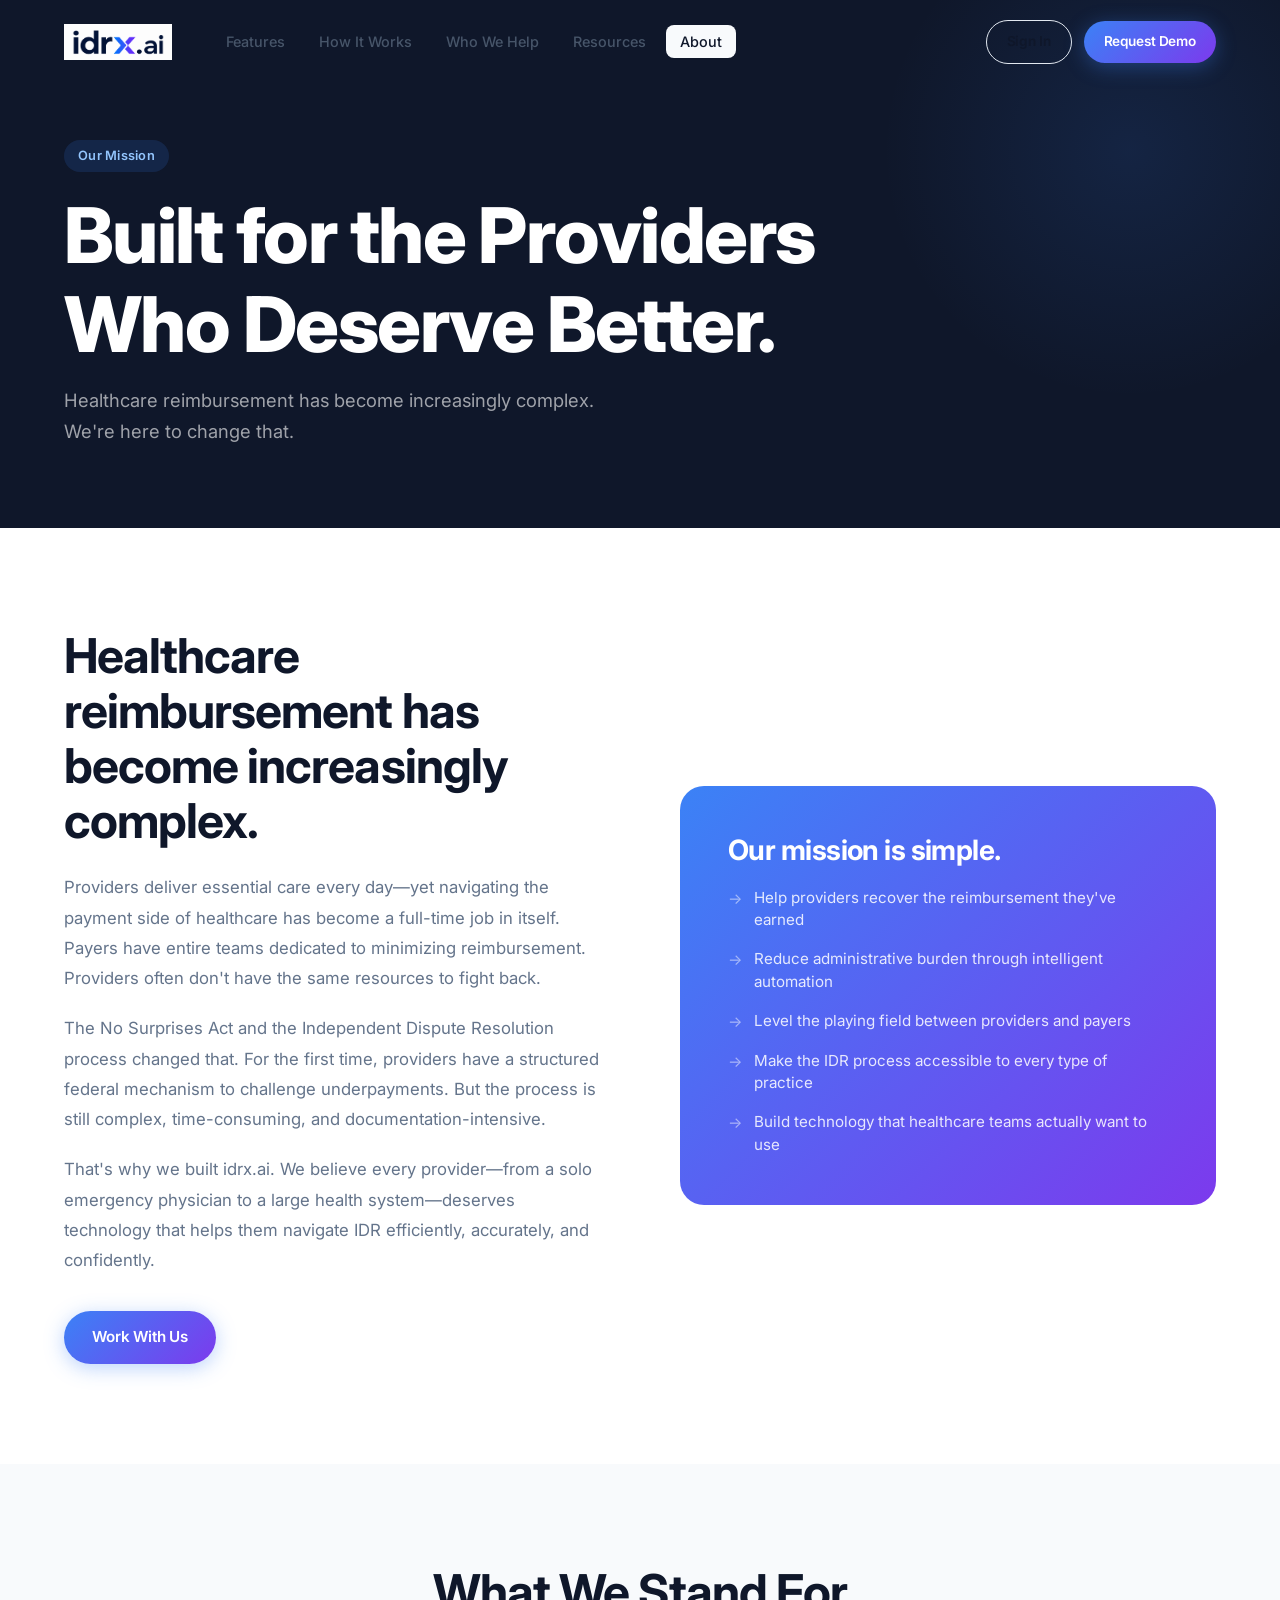
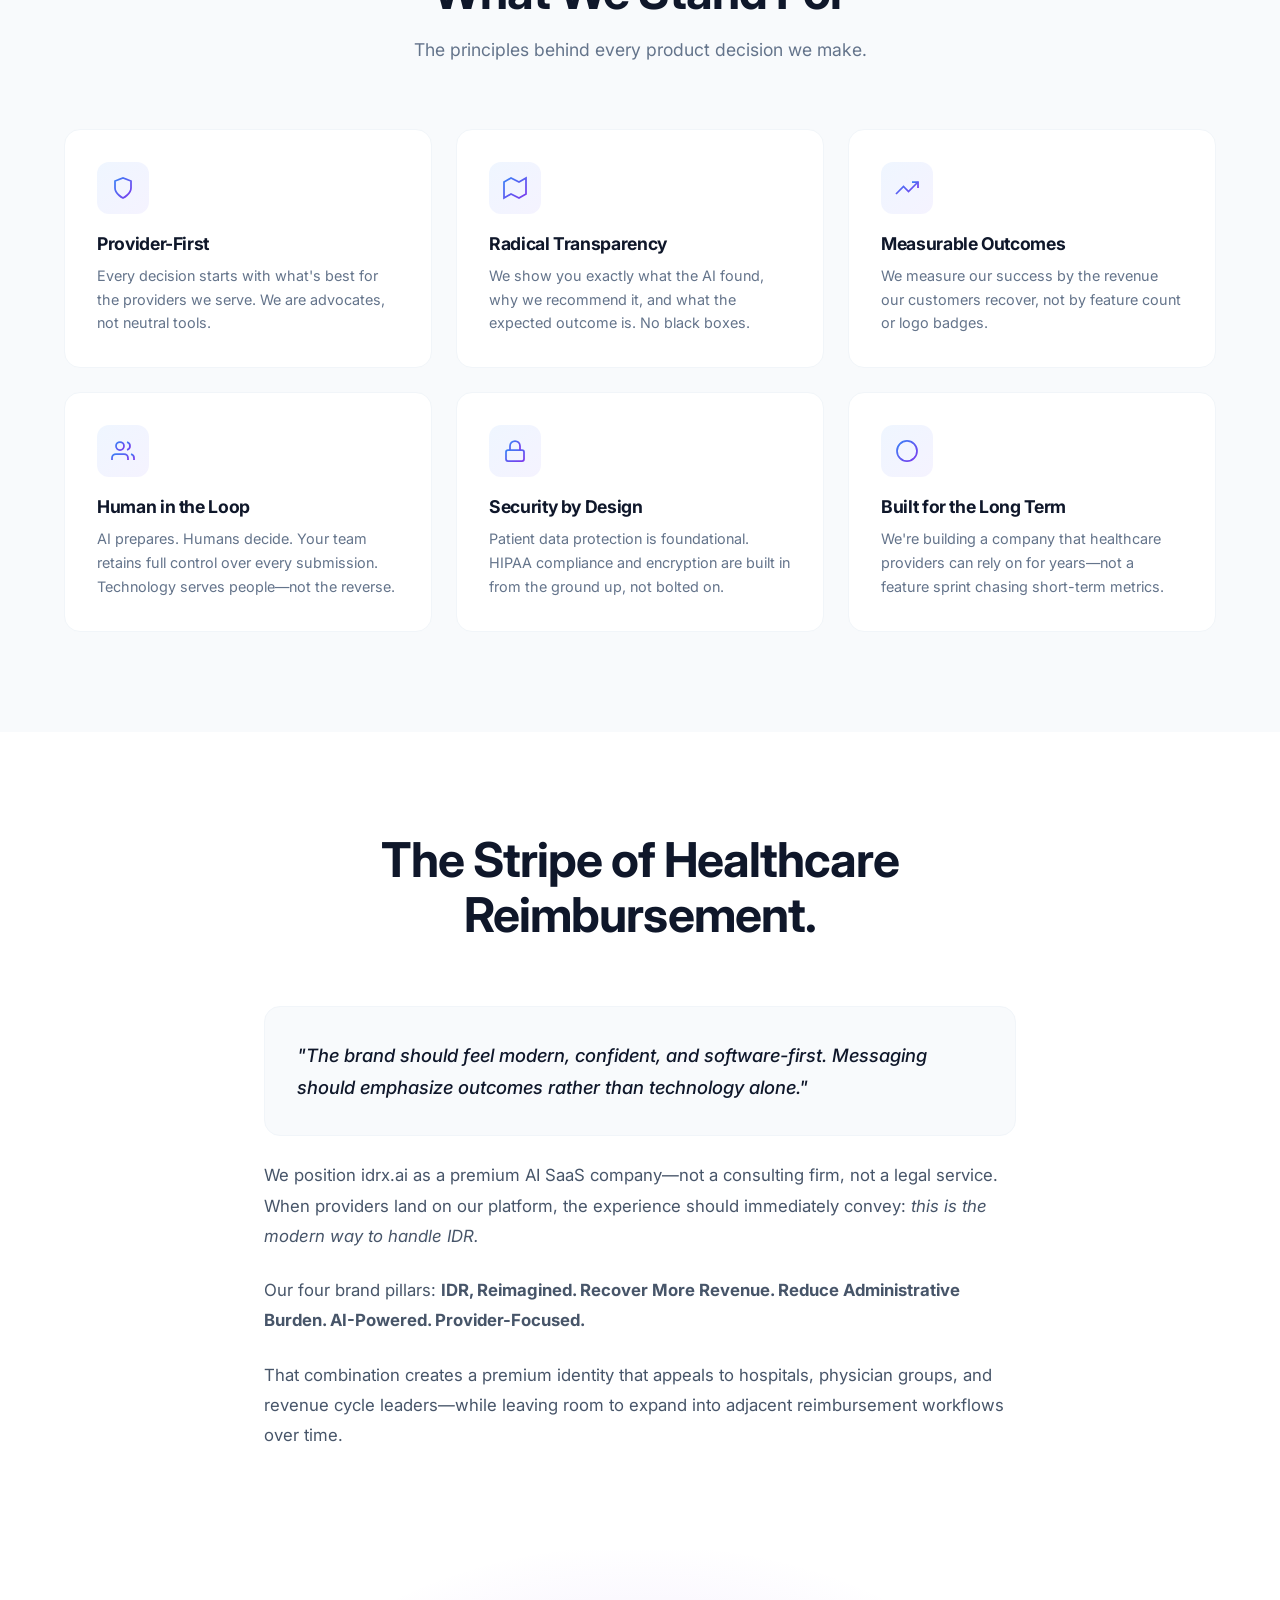
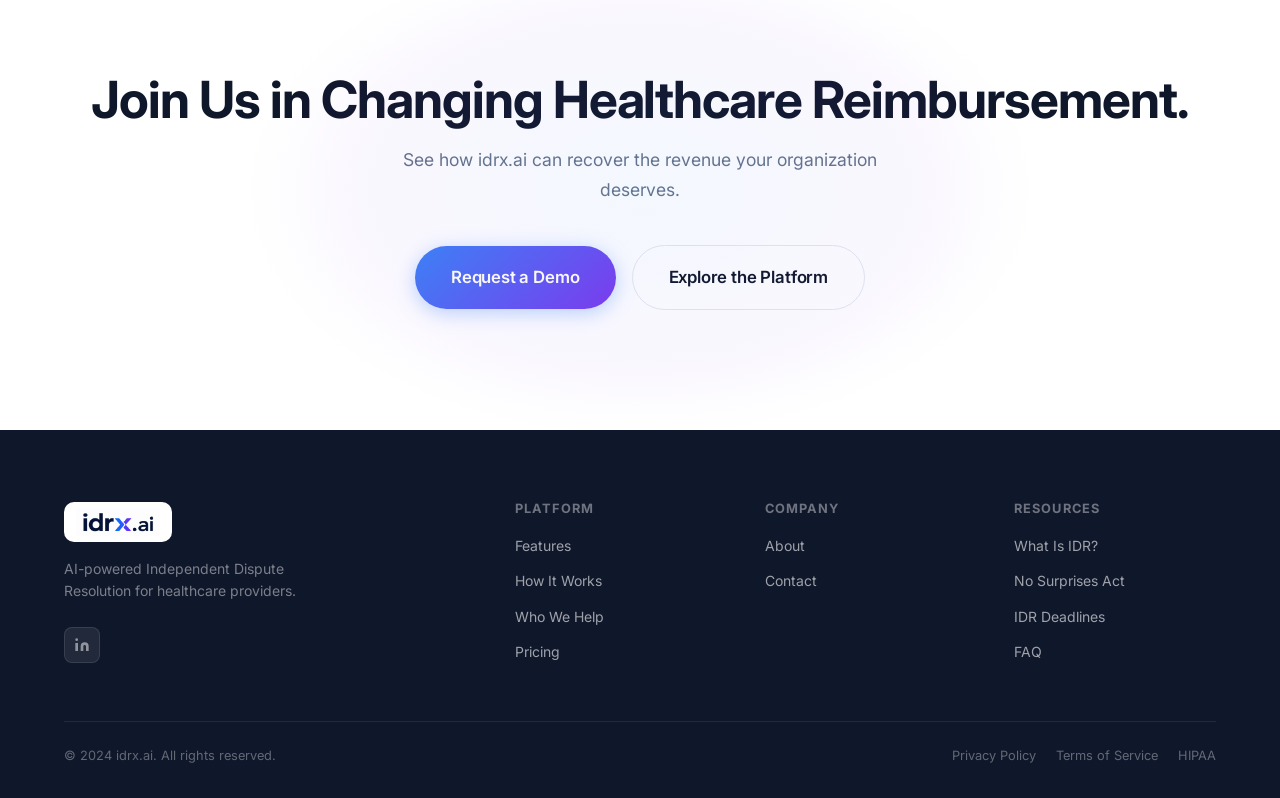
==== commit 6bf43972: "Replace text logo with idrx.ai PNG across all pages" ====
--- a/about.html
+++ b/about.html
@@ -8,17 +8,14 @@
   <link rel="preconnect" href="https://fonts.googleapis.com" />
   <link rel="preconnect" href="https://fonts.gstatic.com" crossorigin />
   <link rel="stylesheet" href="assets/css/style.css" />
-  <link rel="icon" href="data:image/svg+xml,<svg xmlns='http://www.w3.org/2000/svg' viewBox='0 0 32 32'><rect width='32' height='32' rx='8' fill='url(%23g)'/><defs><linearGradient id='g' x1='0' y1='0' x2='1' y2='1'><stop offset='0' stop-color='%233B82F6'/><stop offset='1' stop-color='%237C3AED'/></linearGradient></defs><text x='6' y='23' font-family='system-ui' font-weight='900' font-size='18' fill='white'>ix</text></svg>" />
+  <link rel="icon" type="image/png" href="assets/img/logo.png" />
 </head>
 <body>
 
 <!-- ── NAVIGATION ── -->
 <nav class="nav" id="nav">
   <div class="nav__inner">
-    <a href="index.html" class="nav__logo">
-      <div class="nav__logo-mark">ix</div>
-      idrx.ai
-    </a>
+    <a href="index.html" class="nav__logo"><img src="assets/img/logo.png" alt="idrx.ai" class="nav__logo-img" /></a>
     <ul class="nav__links">
       <li><a href="features.html">Features</a></li>
       <li><a href="index.html#how-it-works">How It Works</a></li>
@@ -183,10 +180,7 @@
   <div class="container">
     <div class="footer__inner">
       <div class="footer__brand">
-        <div class="footer__logo">
-          <div class="footer__logo-mark">ix</div>
-          idrx.ai
-        </div>
+        <div class="footer__logo"><img src="assets/img/logo.png" alt="idrx.ai" class="footer__logo-img" /></div>
         <p class="footer__tagline">AI-powered Independent Dispute Resolution for healthcare providers.</p>
         <div class="footer__social">
           <a href="#" class="footer__social-link" aria-label="LinkedIn">
--- a/assets/css/style.css
+++ b/assets/css/style.css
@@ -166,25 +166,13 @@
 .nav__logo {
   display: flex;
   align-items: center;
-  gap: 10px;
-  font-size: 1.35rem;
-  font-weight: 800;
-  color: var(--navy);
-  letter-spacing: -0.03em;
   flex-shrink: 0;
 }
 
-.nav__logo-mark {
-  width: 34px;
-  height: 34px;
-  background: var(--gradient);
-  border-radius: 9px;
-  display: flex;
-  align-items: center;
-  justify-content: center;
-  color: white;
-  font-size: 0.85rem;
-  font-weight: 800;
+.nav__logo-img {
+  height: 36px;
+  width: auto;
+  display: block;
 }
 
 .nav__links {
@@ -1115,27 +1103,18 @@
 
 .footer__brand {}
 .footer__logo {
-  display: flex;
-  align-items: center;
-  gap: 10px;
-  font-size: 1.25rem;
-  font-weight: 800;
-  color: white;
-  letter-spacing: -0.03em;
+  display: inline-flex;
+  align-items: center;
   margin-bottom: 16px;
-}
-
-.footer__logo-mark {
-  width: 32px;
-  height: 32px;
-  background: var(--gradient);
-  border-radius: 8px;
-  display: flex;
-  align-items: center;
-  justify-content: center;
-  color: white;
-  font-size: 0.8rem;
-  font-weight: 800;
+  background: white;
+  border-radius: 10px;
+  padding: 6px 12px;
+}
+
+.footer__logo-img {
+  height: 28px;
+  width: auto;
+  display: block;
 }
 
 .footer__tagline {
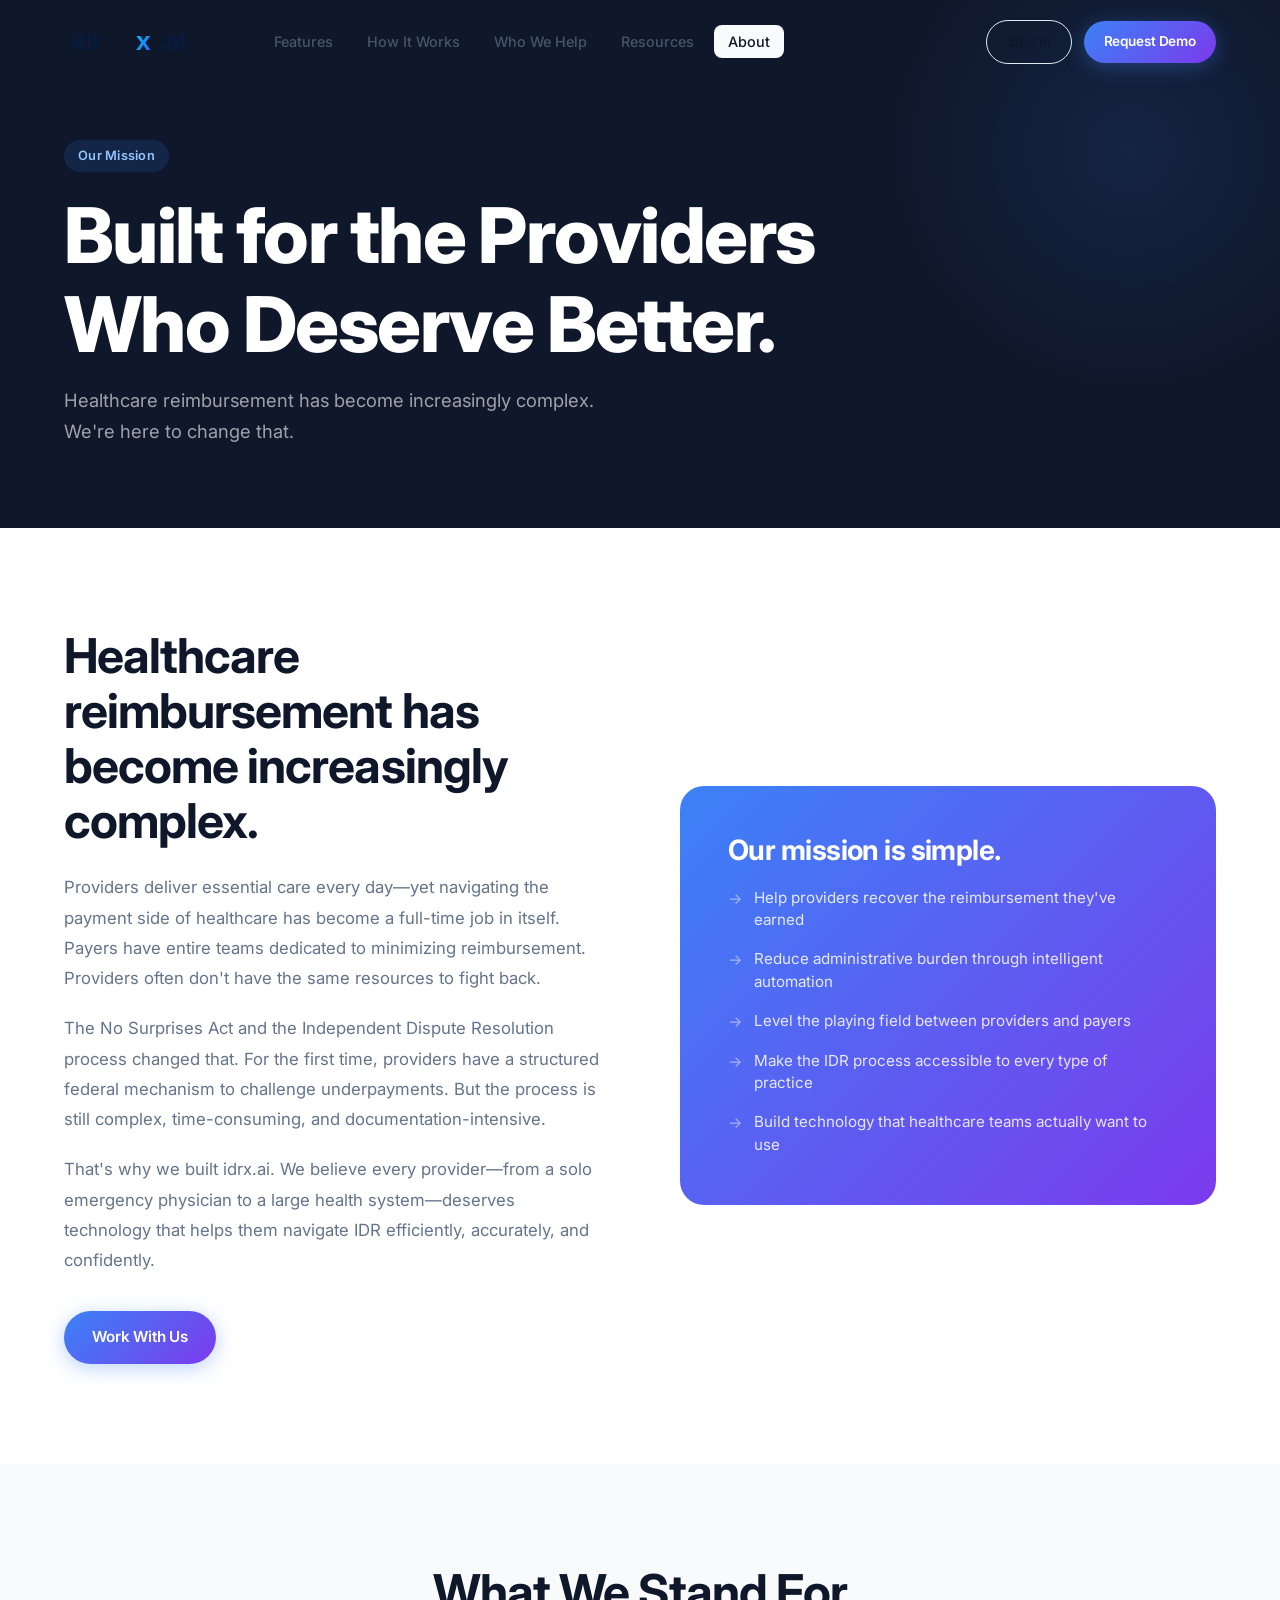
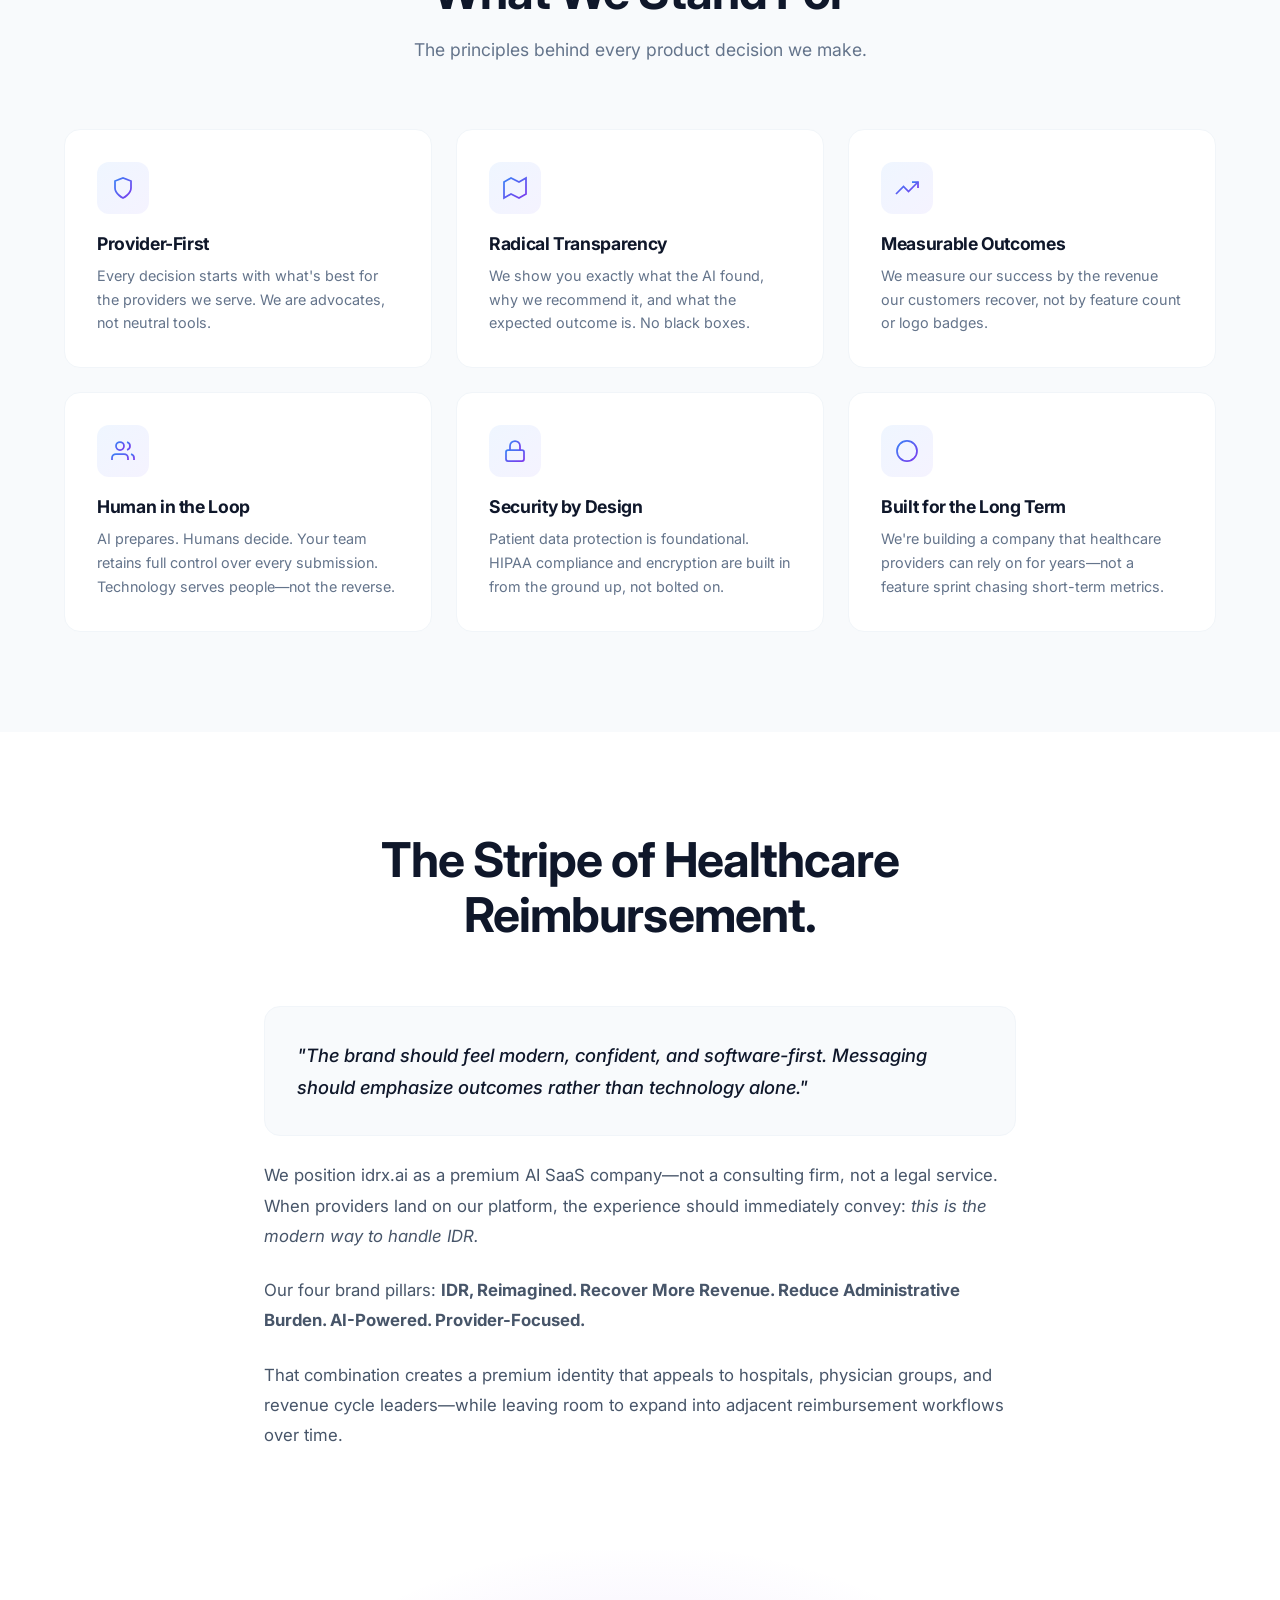
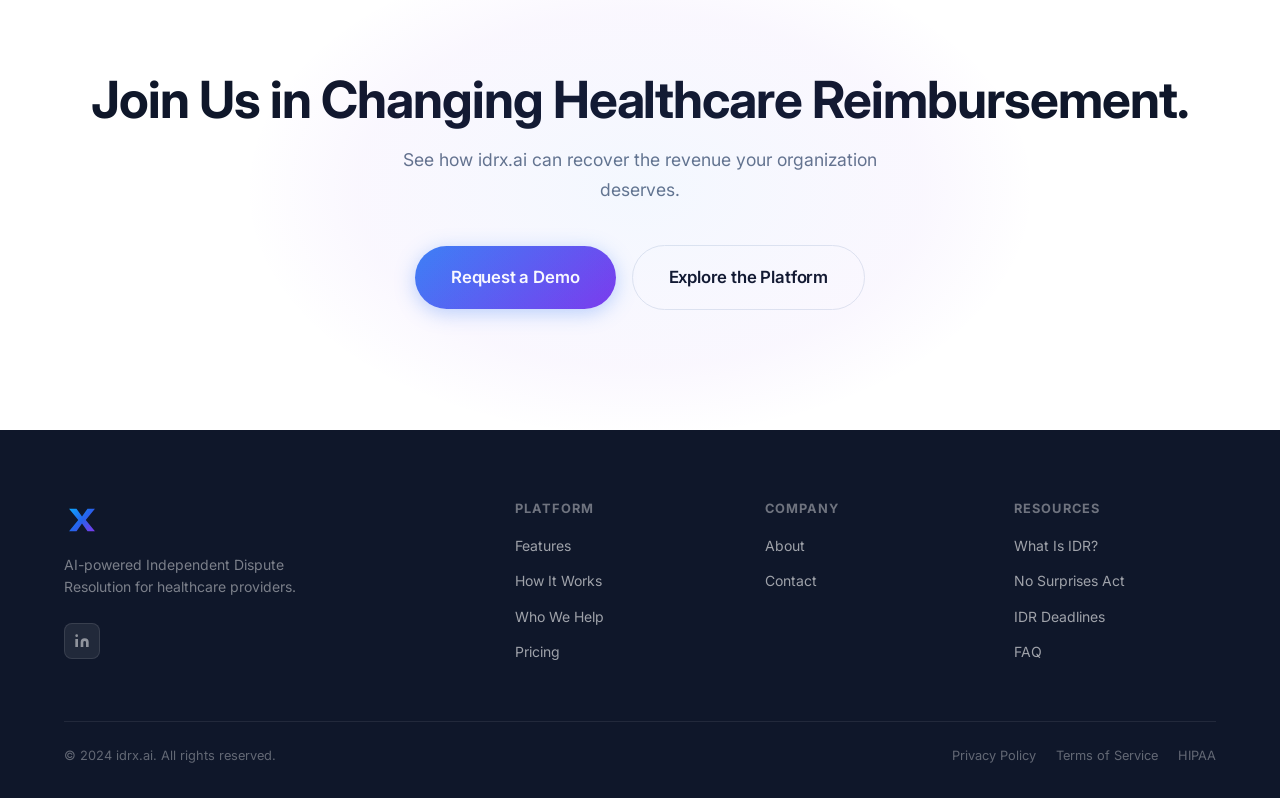
==== commit 511a0e3a: "Swap to SVG wordmark in nav, X icon in footer and favicon" ====
--- a/about.html
+++ b/about.html
@@ -8,14 +8,14 @@
   <link rel="preconnect" href="https://fonts.googleapis.com" />
   <link rel="preconnect" href="https://fonts.gstatic.com" crossorigin />
   <link rel="stylesheet" href="assets/css/style.css" />
-  <link rel="icon" type="image/png" href="assets/img/logo.png" />
+  <link rel="icon" type="image/svg+xml" href="assets/img/icon.svg" />
 </head>
 <body>
 
 <!-- ── NAVIGATION ── -->
 <nav class="nav" id="nav">
   <div class="nav__inner">
-    <a href="index.html" class="nav__logo"><img src="assets/img/logo.png" alt="idrx.ai" class="nav__logo-img" /></a>
+    <a href="index.html" class="nav__logo"><img src="assets/img/wordmark.svg" alt="idrx.ai" class="nav__logo-img" /></a>
     <ul class="nav__links">
       <li><a href="features.html">Features</a></li>
       <li><a href="index.html#how-it-works">How It Works</a></li>
@@ -180,7 +180,7 @@
   <div class="container">
     <div class="footer__inner">
       <div class="footer__brand">
-        <div class="footer__logo"><img src="assets/img/logo.png" alt="idrx.ai" class="footer__logo-img" /></div>
+        <div class="footer__logo"><img src="assets/img/icon.svg" alt="idrx.ai" class="footer__logo-img" /></div>
         <p class="footer__tagline">AI-powered Independent Dispute Resolution for healthcare providers.</p>
         <div class="footer__social">
           <a href="#" class="footer__social-link" aria-label="LinkedIn">
--- a/assets/css/style.css
+++ b/assets/css/style.css
@@ -172,7 +172,9 @@
 .nav__logo-img {
   height: 36px;
   width: auto;
+  max-width: 160px;
   display: block;
+  object-fit: contain;
 }
 
 .nav__links {
@@ -1106,15 +1108,13 @@
   display: inline-flex;
   align-items: center;
   margin-bottom: 16px;
-  background: white;
-  border-radius: 10px;
-  padding: 6px 12px;
 }
 
 .footer__logo-img {
-  height: 28px;
+  height: 36px;
   width: auto;
   display: block;
+  object-fit: contain;
 }
 
 .footer__tagline {
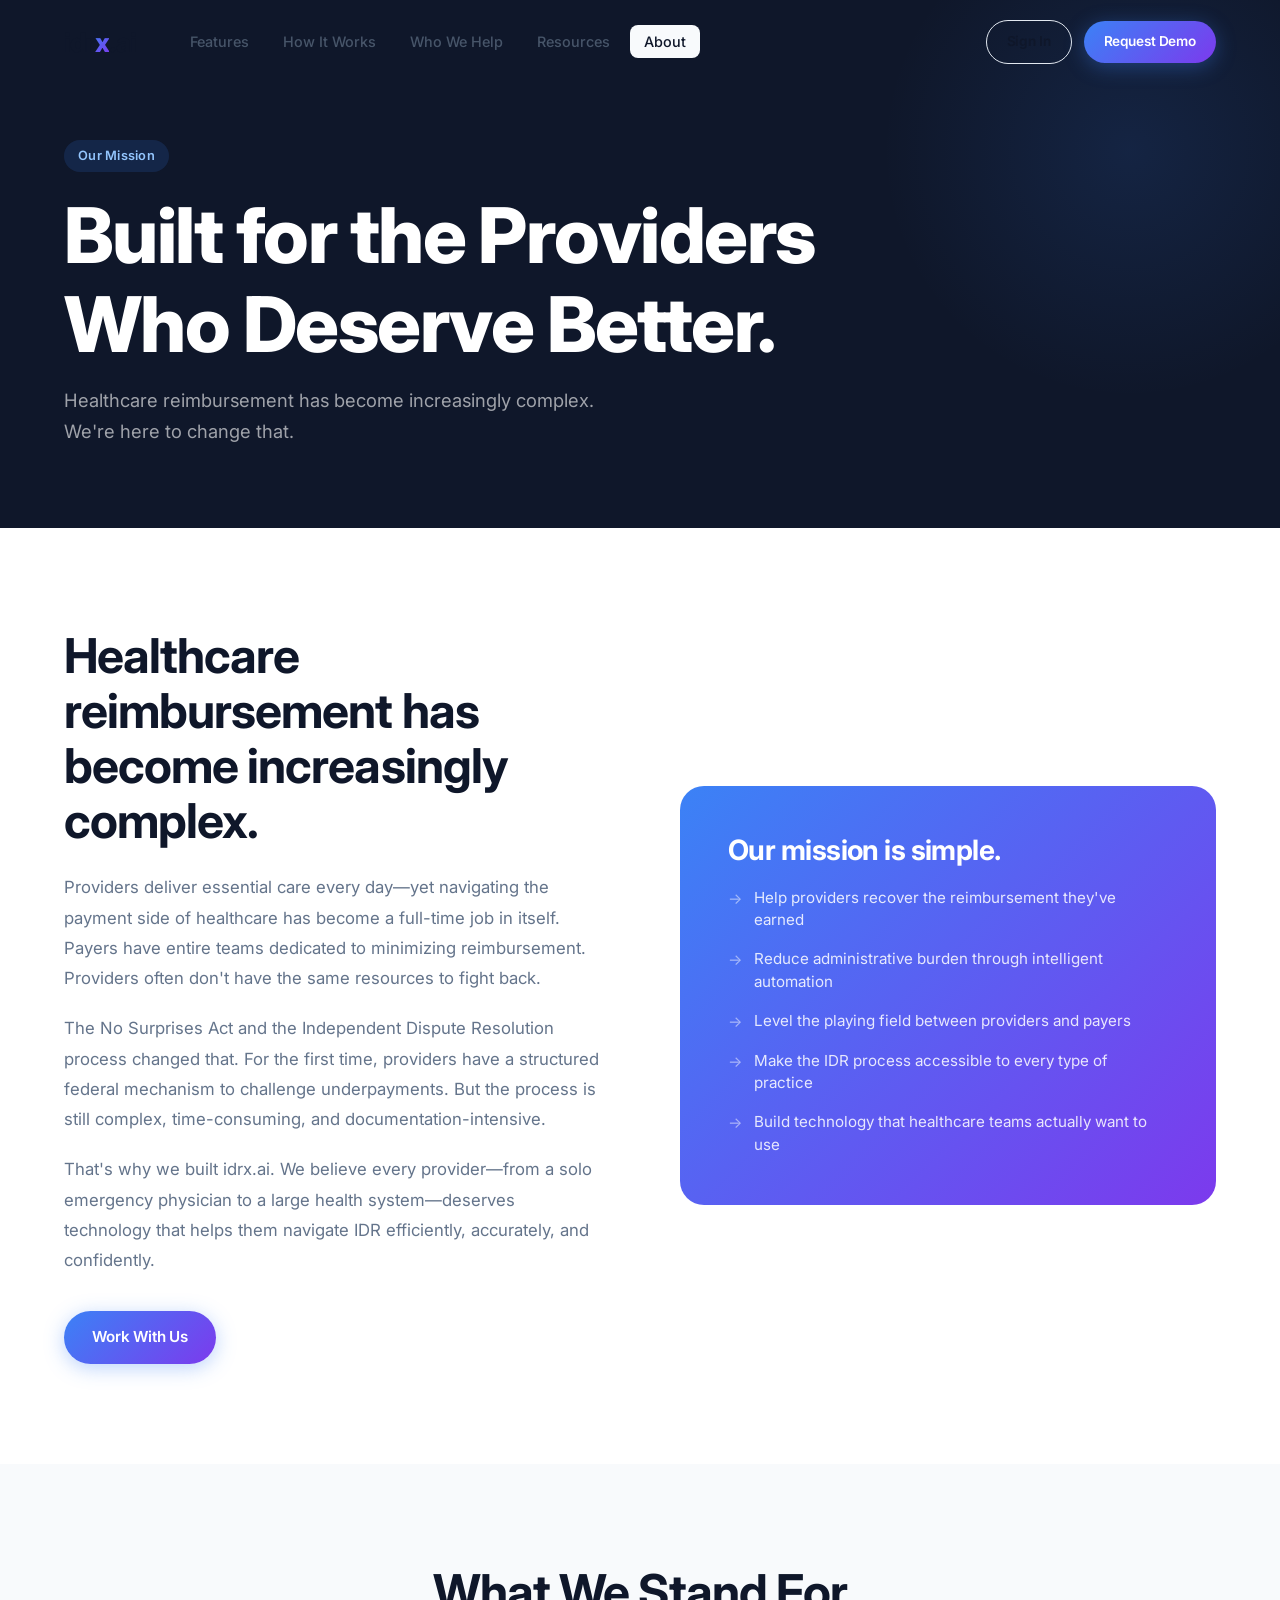
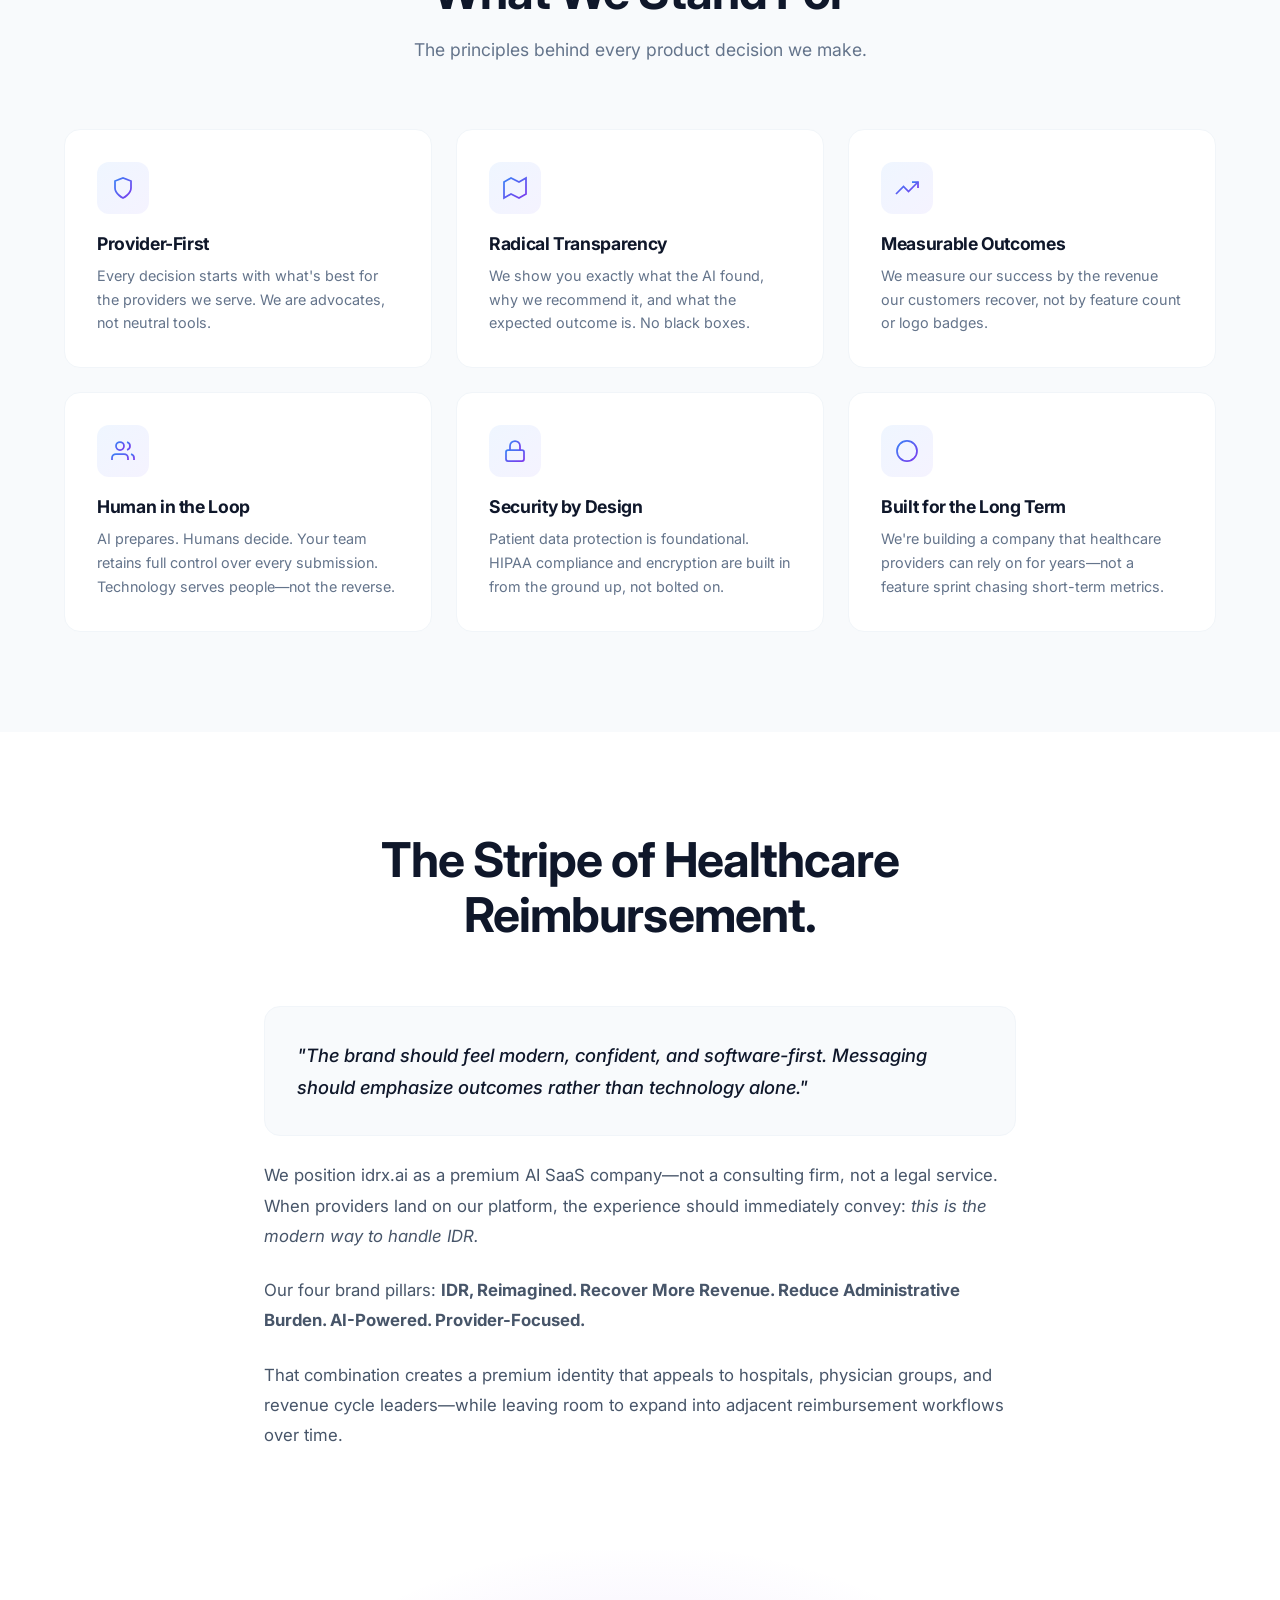
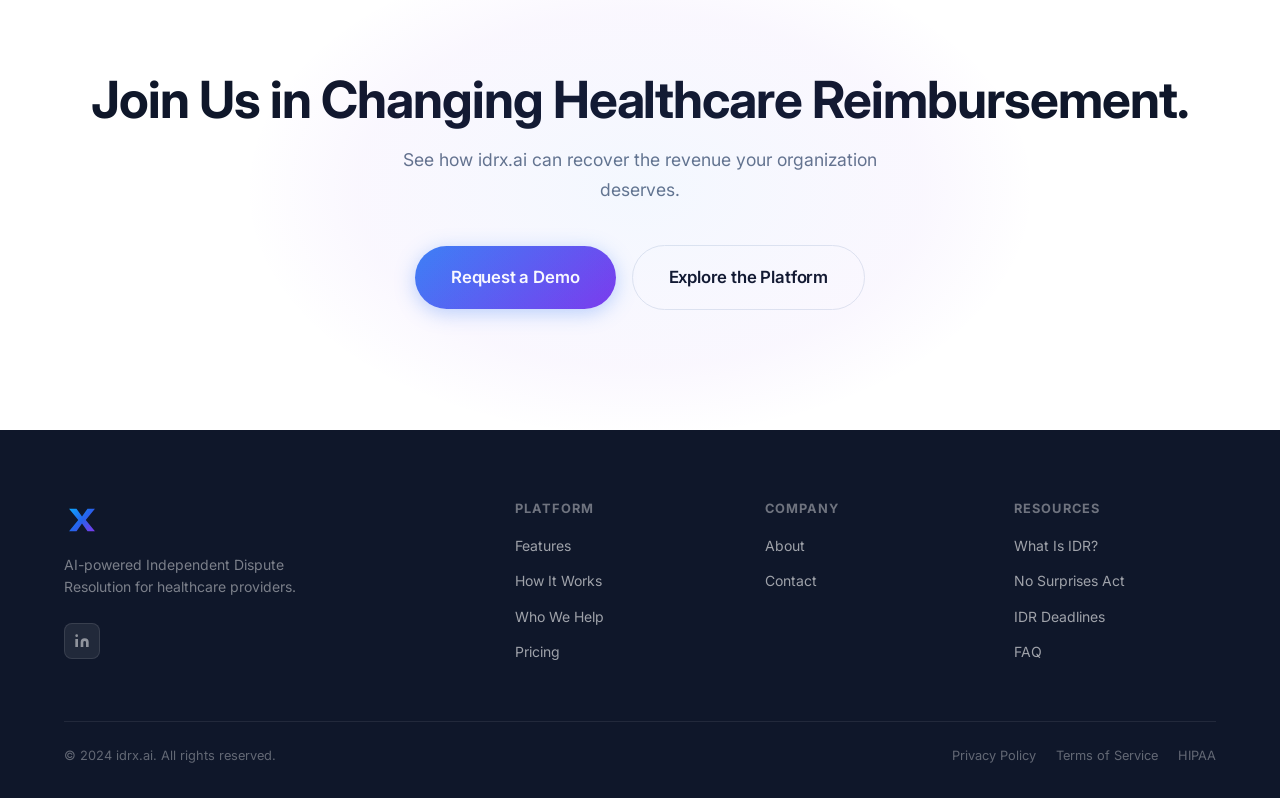
==== commit fdc85ddc: "Fix wordmark: render as HTML/CSS to prevent font-metric drift" ====
--- a/about.html
+++ b/about.html
@@ -15,7 +15,7 @@
 <!-- ── NAVIGATION ── -->
 <nav class="nav" id="nav">
   <div class="nav__inner">
-    <a href="index.html" class="nav__logo"><img src="assets/img/wordmark.svg" alt="idrx.ai" class="nav__logo-img" /></a>
+    <a href="index.html" class="nav__logo">idr<span class="nav__logo-x">x</span>.ai</a>
     <ul class="nav__links">
       <li><a href="features.html">Features</a></li>
       <li><a href="index.html#how-it-works">How It Works</a></li>
--- a/assets/css/style.css
+++ b/assets/css/style.css
@@ -167,6 +167,19 @@
   display: flex;
   align-items: center;
   flex-shrink: 0;
+  font-family: 'Inter', sans-serif;
+  font-weight: 800;
+  font-size: 1.65rem;
+  letter-spacing: -0.04em;
+  color: #0F172A;
+  line-height: 1;
+}
+
+.nav__logo-x {
+  background: linear-gradient(135deg, #3B82F6 0%, #7C3AED 100%);
+  -webkit-background-clip: text;
+  -webkit-text-fill-color: transparent;
+  background-clip: text;
 }
 
 .nav__logo-img {
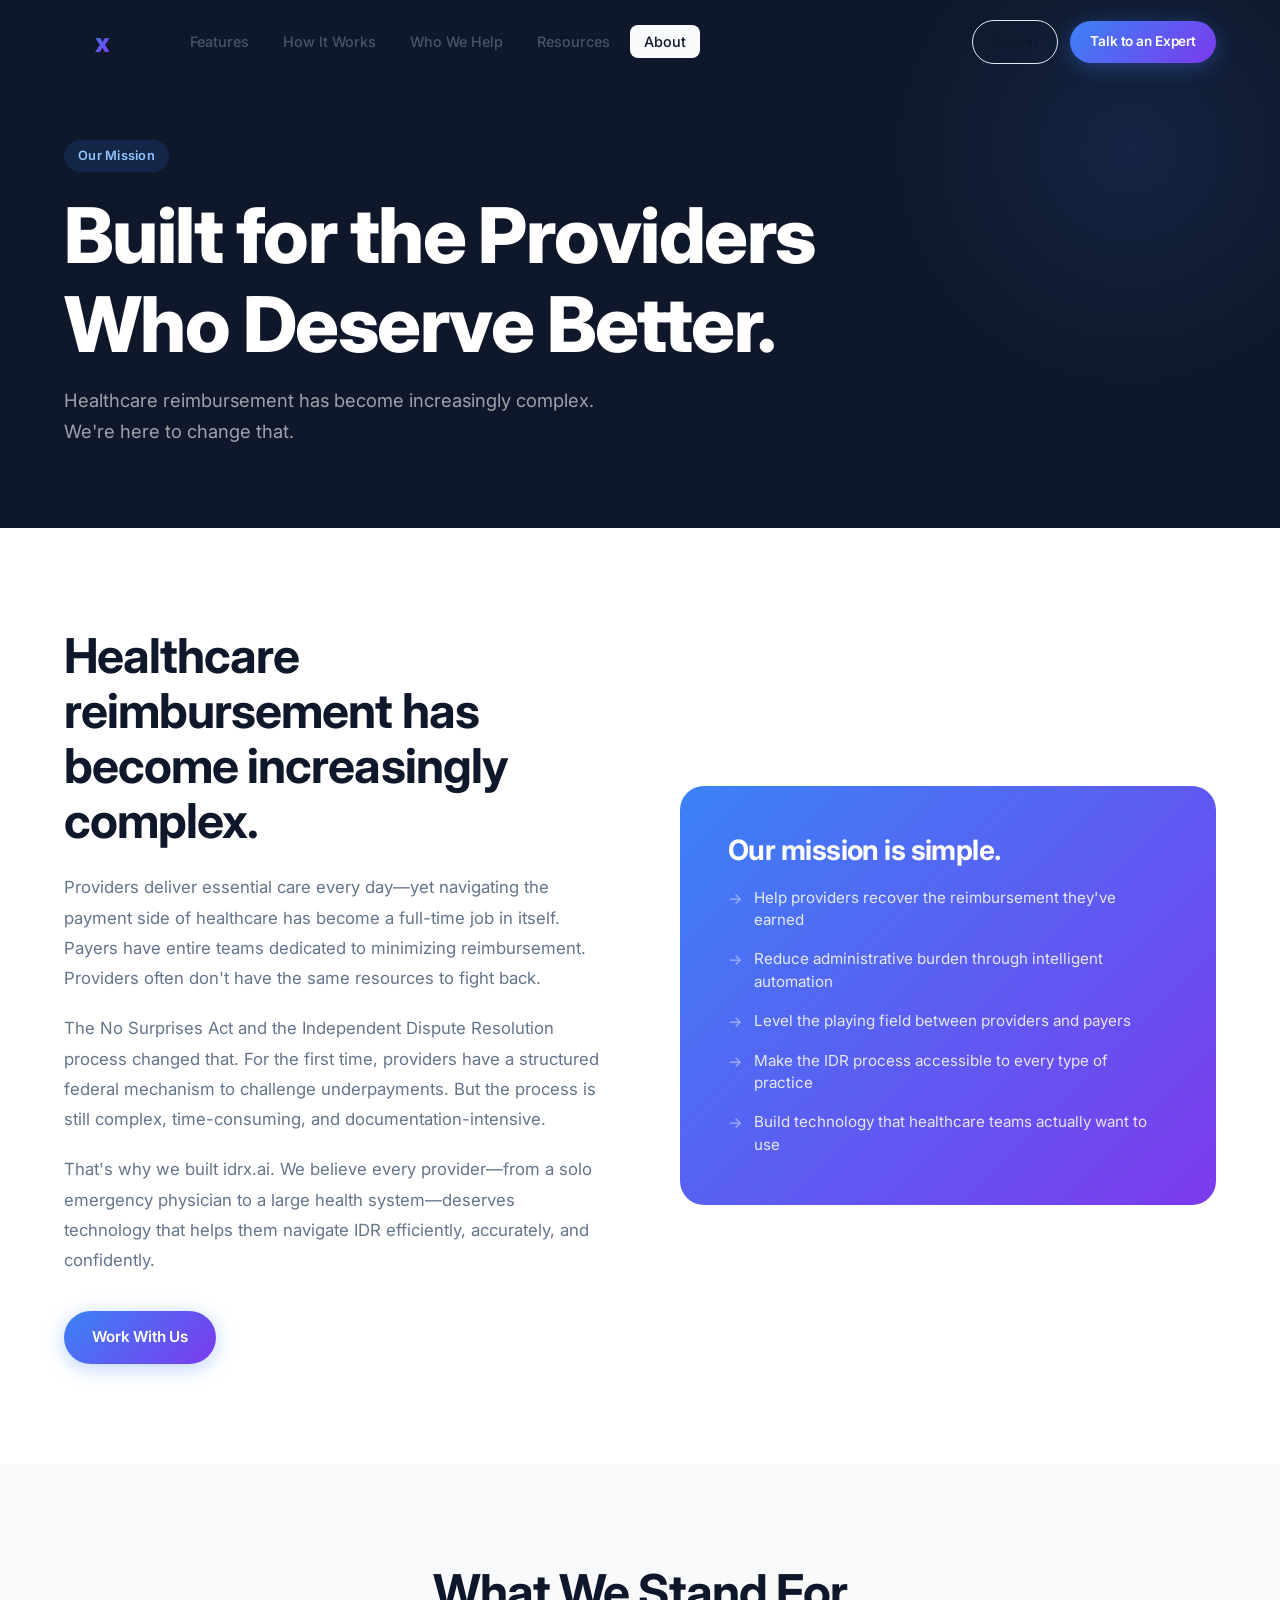
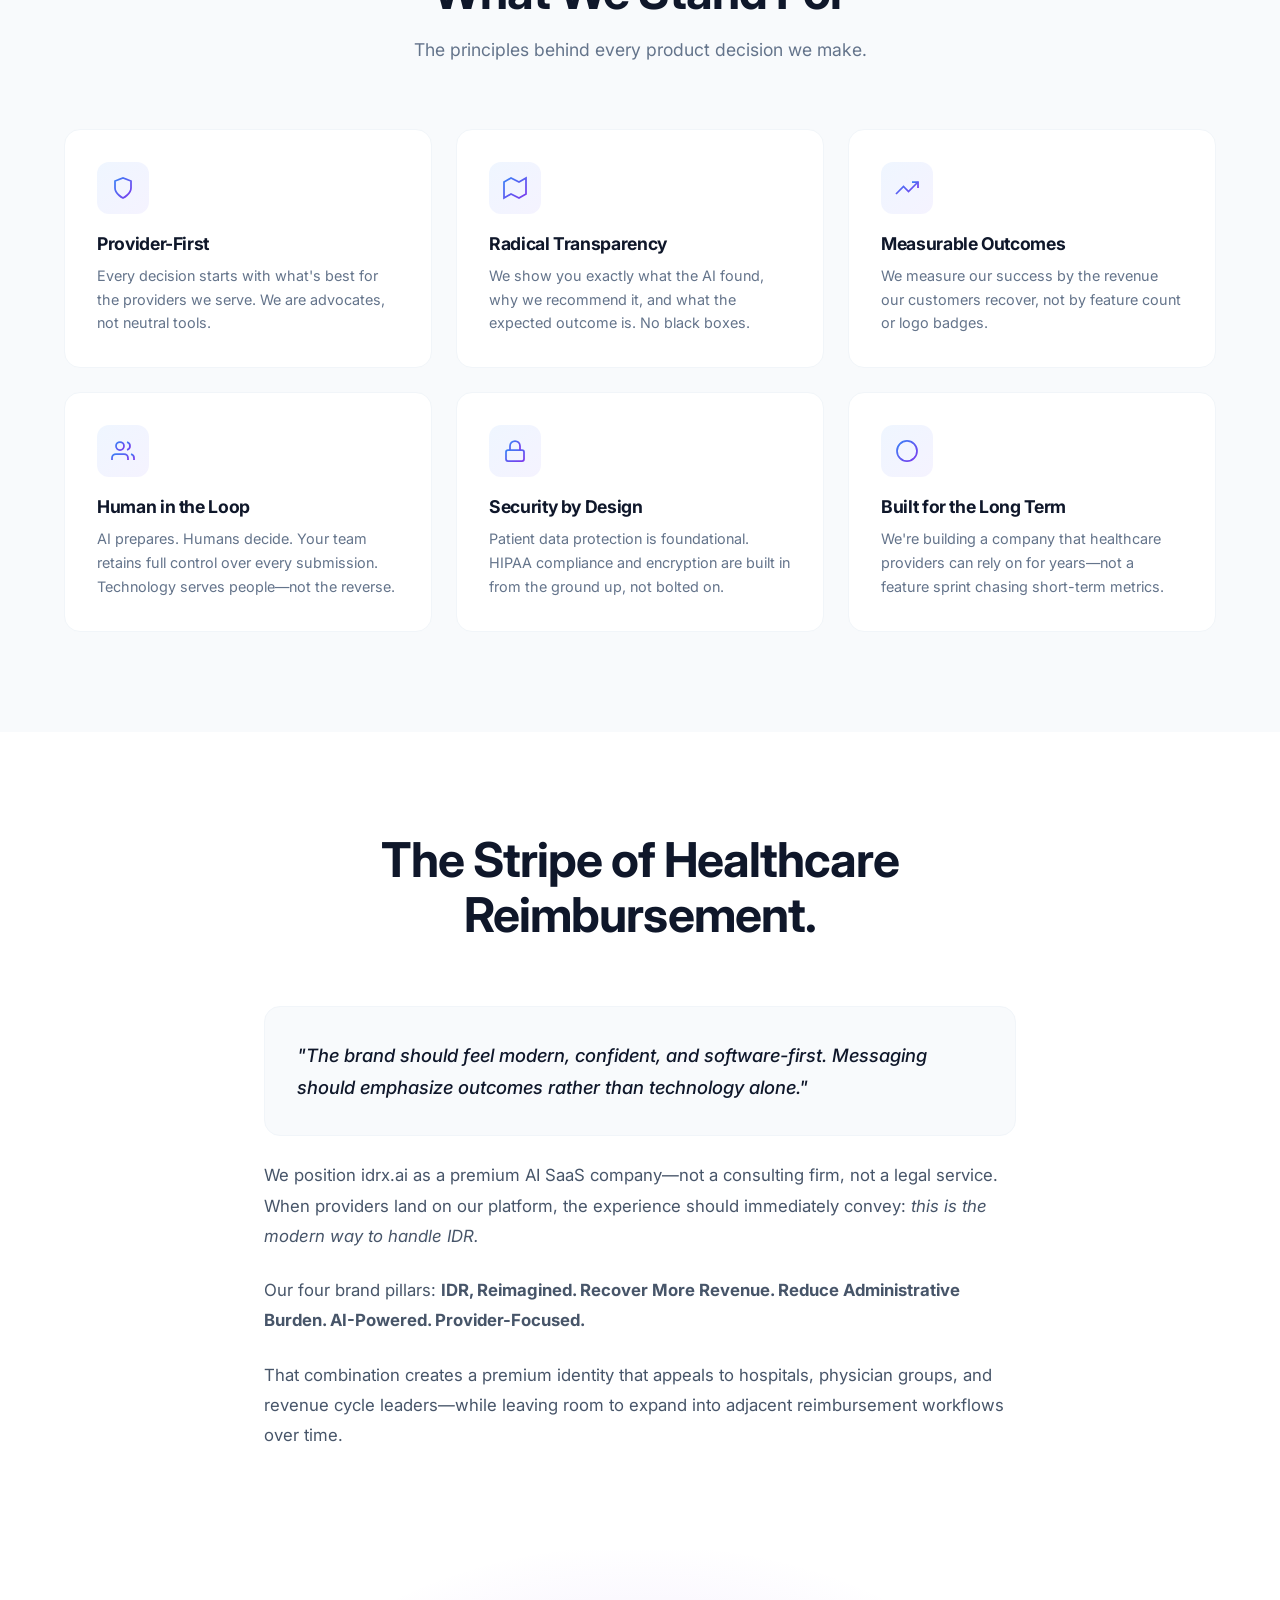
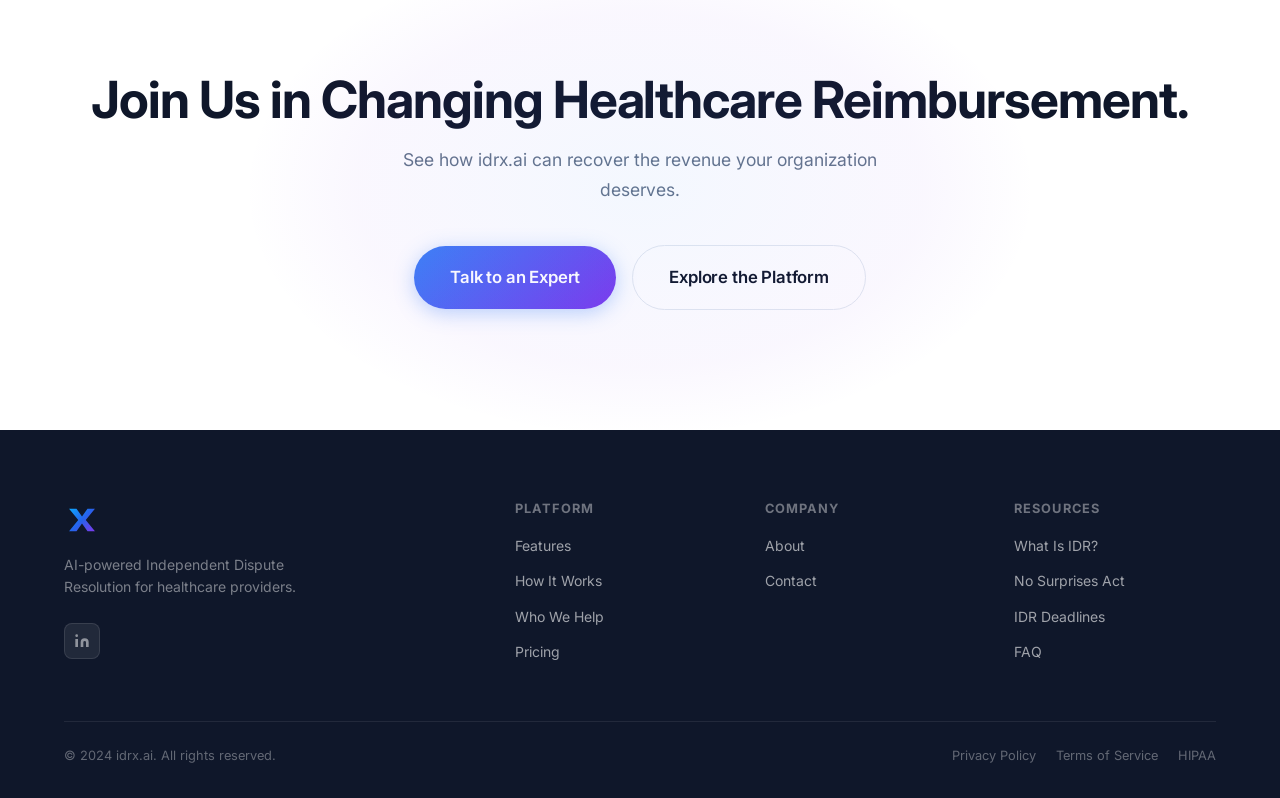
==== commit b390b79d: "Reposition from SaaS platform to done-for-you IDR service - Hero: 'We Fight for Every Dollar You're " ====
--- a/about.html
+++ b/about.html
@@ -25,7 +25,7 @@
     </ul>
     <div class="nav__actions">
       <a href="contact.html" class="btn btn--secondary btn--small">Sign In</a>
-      <a href="contact.html" class="btn btn--primary btn--small">Request Demo</a>
+      <a href="contact.html" class="btn btn--primary btn--small">Talk to an Expert</a>
     </div>
     <button class="nav__mobile-toggle" aria-label="Open menu">
       <svg width="22" height="22" viewBox="0 0 24 24" fill="none" stroke="currentColor" stroke-width="2"><line x1="3" y1="6" x2="21" y2="6"/><line x1="3" y1="12" x2="21" y2="12"/><line x1="3" y1="18" x2="21" y2="18"/></svg>
@@ -39,7 +39,7 @@
   <a href="index.html#how-it-works">How It Works</a>
   <a href="index.html#who-we-help">Who We Help</a>
   <a href="about.html">About</a>
-  <a href="contact.html" class="btn btn--primary" style="margin-top:16px">Request Demo</a>
+  <a href="contact.html" class="btn btn--primary" style="margin-top:16px">Talk to an Expert</a>
 </div>
 
 <!-- ── PAGE HERO ── -->
@@ -169,7 +169,7 @@
     <h2>Join Us in Changing Healthcare Reimbursement.</h2>
     <p>See how idrx.ai can recover the revenue your organization deserves.</p>
     <div class="cta-section__actions">
-      <a href="contact.html" class="btn btn--primary btn--large">Request a Demo</a>
+      <a href="contact.html" class="btn btn--primary btn--large">Talk to an Expert</a>
       <a href="features.html" class="btn btn--secondary btn--large">Explore the Platform</a>
     </div>
   </div>
